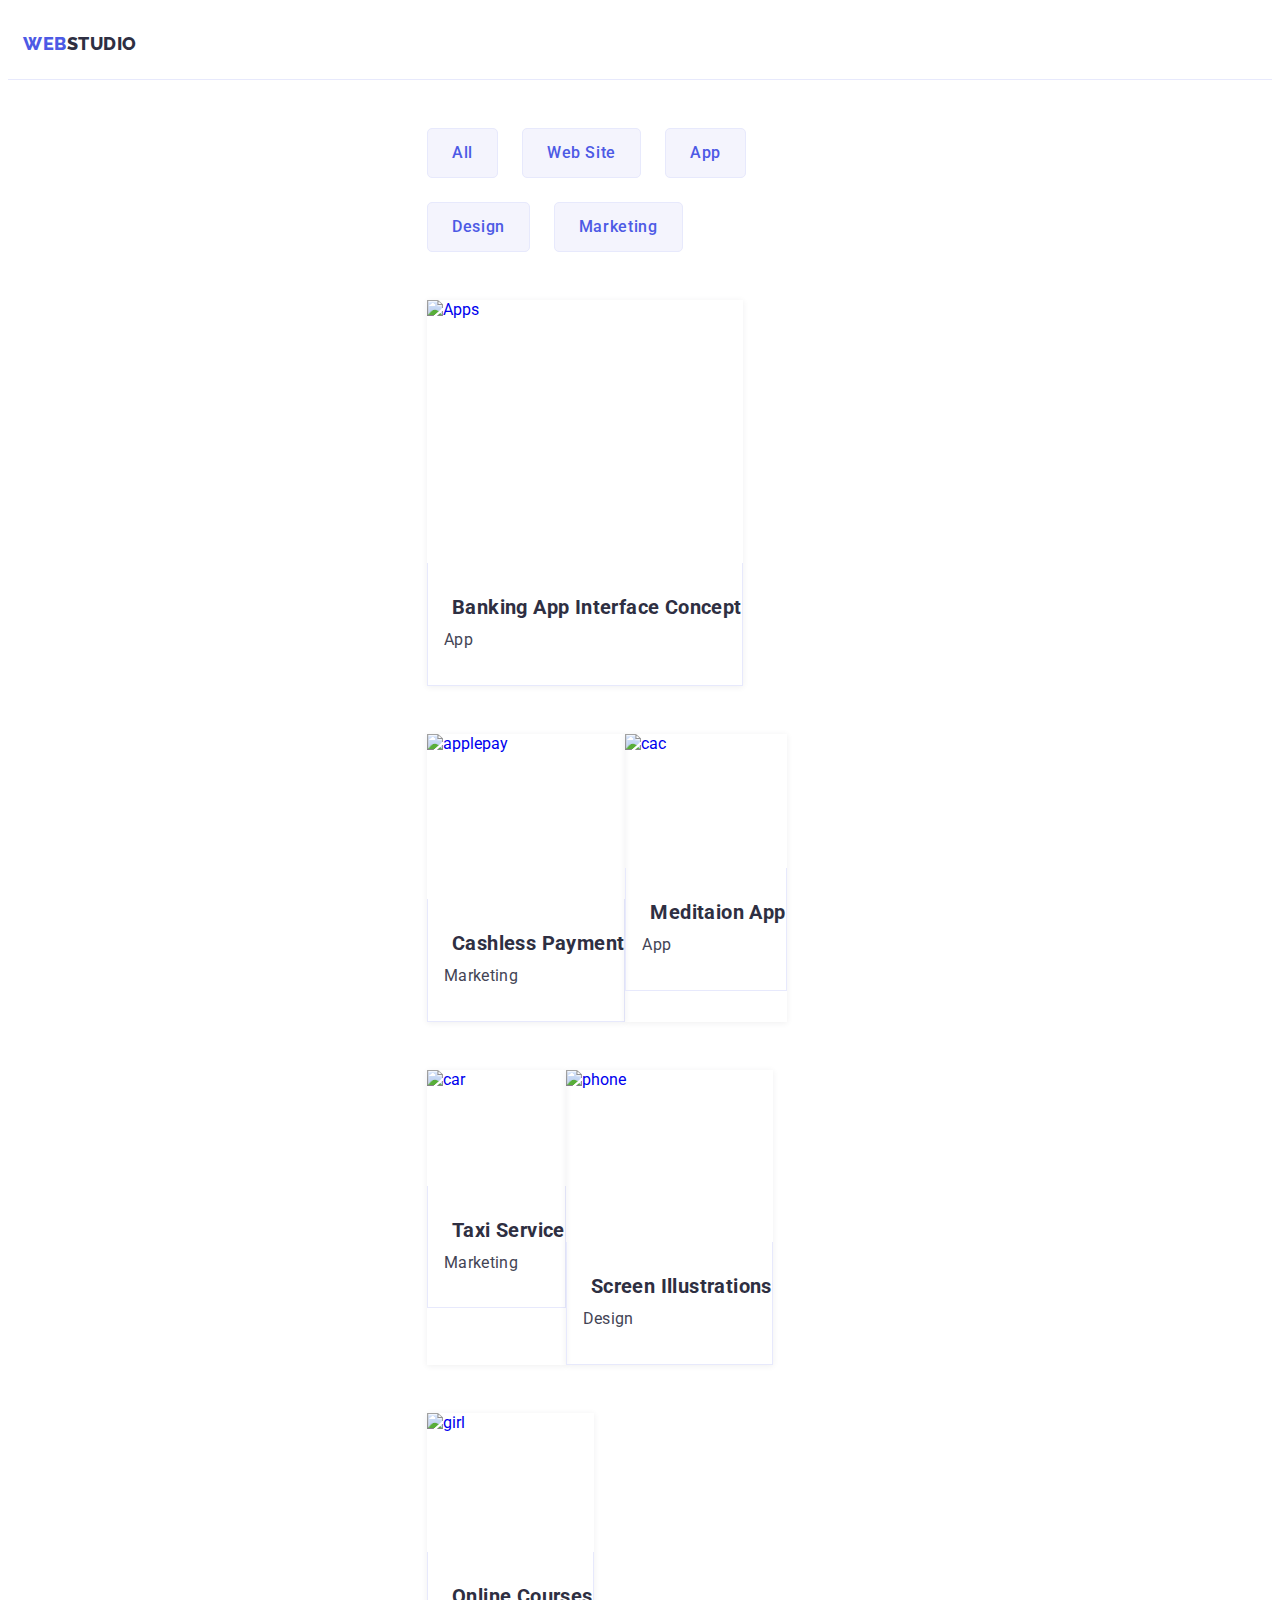
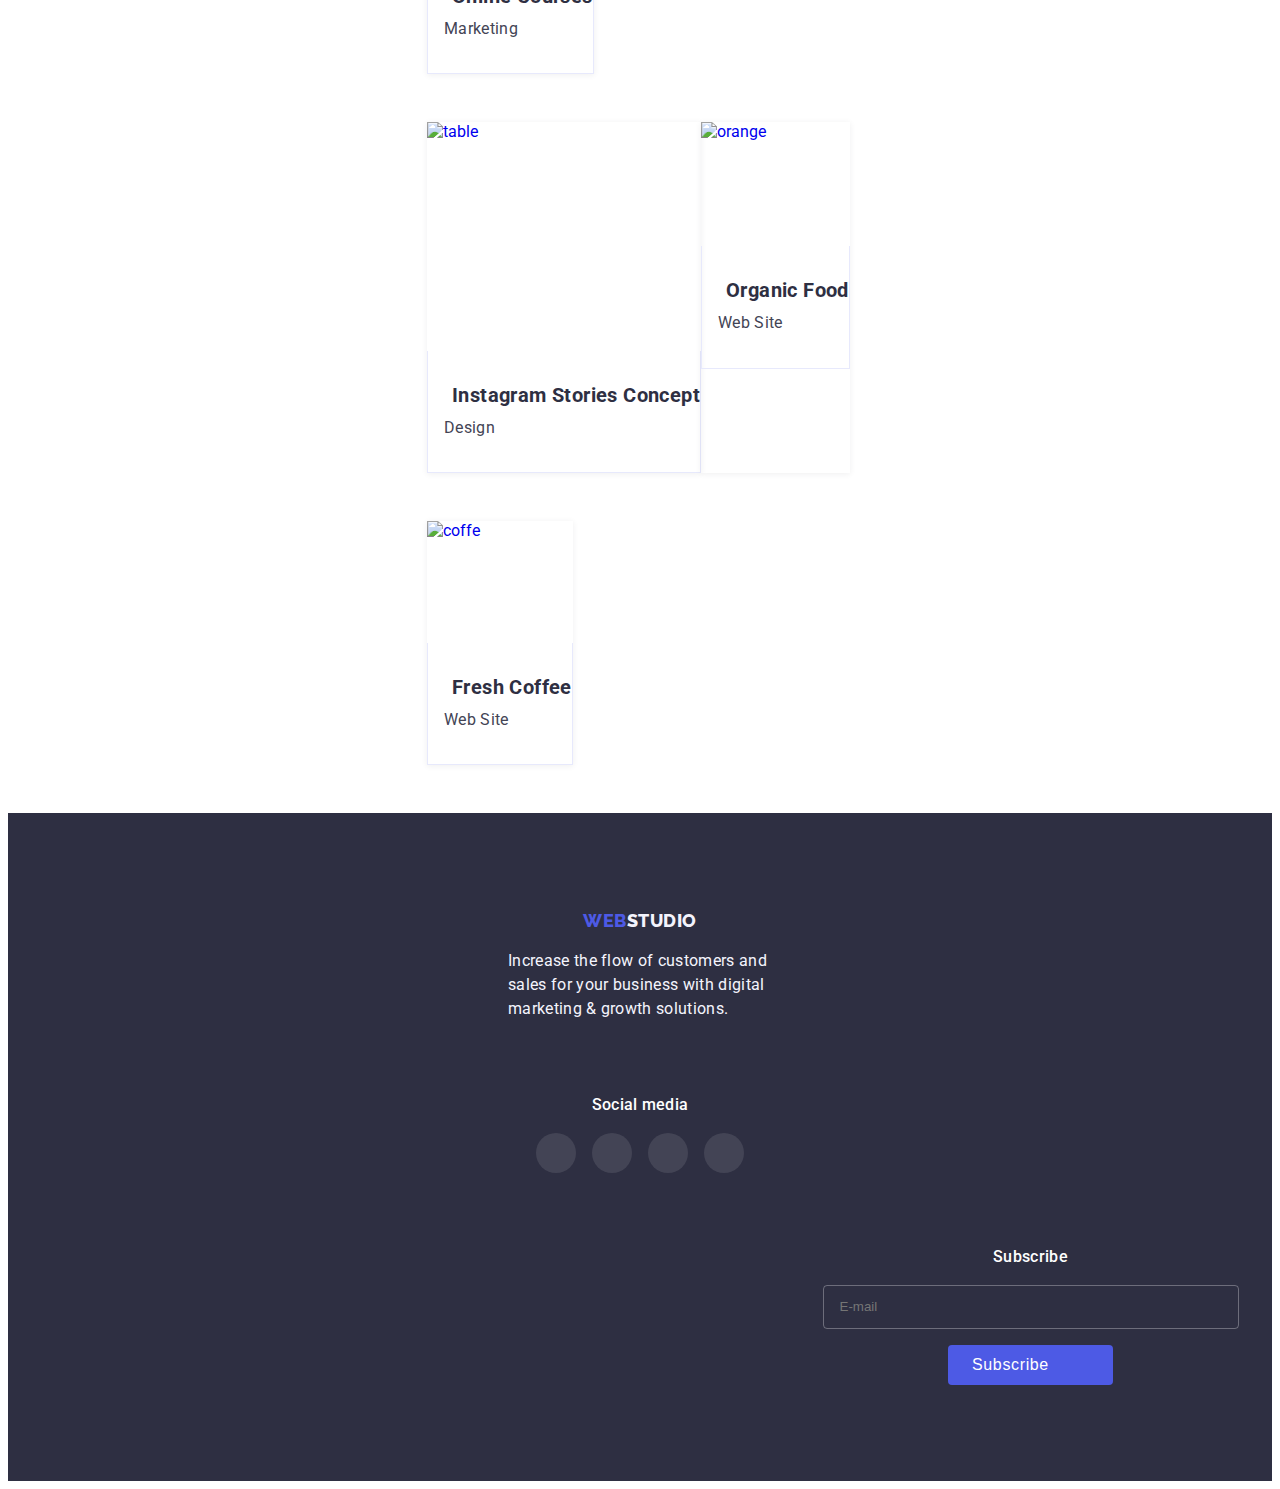
==== portfolio.html @ 990fc8e6 "add" ====
<!DOCTYPE html>
<html lang="en">
  <head>
    <meta charset="UTF-8" />
    <meta http-equiv="X-UA-Compatible" content="IE=edge" />
    <meta name="viewport" content="width=device-width, initial-scale=1.0" />
    <title>Portfolio</title>
    <link rel="preconnect" href="https://fonts.googleapis.com" />
    <link rel="preconnect" href="https://fonts.gstatic.com" crossorigin />
    <link
      href="https://fonts.googleapis.com/css2?family=Raleway:wght@800&family=Roboto:wght@400;500;700;900&display=swap"
      rel="stylesheet"
    />
    <link
      rel="stylesheet"
      href="https://cdnjs.cloudflare.com/ajax/libs/modern-normalize/1.1.0/modern-normalize.min.css"
      integrity="sha512-wpPYUAdjBVSE4KJnH1VR1HeZfpl1ub8YT/NKx4PuQ5NmX2tKuGu6U/JRp5y+Y8XG2tV+wKQpNHVUX03MfMFn9Q=="
      crossorigin="anonymous"
      referrerpolicy="no-referrer"
    />
    <link rel="stylesheet" href="./css/styles.css" />
  </head>
  <body class="page">
    <!--HEADERD-->
    <header class="header">
      <div class="container">
        <nav class="header-navigation">
          <a href="" class="header-logo link logo"
            >web<span class="studio">studio</span></a
          >
          <ul class="header-list list">
            <li class="header-item">
              <a class="header-link link text" href="./index.html">Studio</a>
            </li>
            <li class="header-item">
              <a class="header-link link text current" href="./portfolio.html"
                >Portfolio</a
              >
            </li>
            <li class="header-item">
              <a class="header-link link text" href="">Contacts</a>
            </li>
          </ul>
        </nav>
        <ul class="header-contacts list">
          <li class="header-contacts-list">
            <a
              class="header-email link contacts"
              href="mailto:info@devstudio.com"
            >
              info@devstudio.com
            </a>
          </li>
          <li class="header-contacts-list">
            <a class="header-telephon link contacts" href="tel:+11000111111">
              +11 (000) 111-11-11
            </a>
          </li>
        </ul>
      </div>
    </header>
    <main>
      <section class="portfolio">
        <!--BUTTONS-->
        <div class="container">
          <h1 class="visually-hidden">Portfolio</h1>
          <ul class="potrfolio-button-list list">
            <li class="portfolio-button-items">
              <button class="portfolio-button btn" type="button">All</button>
            </li>
            <li class="portfolio-button-items">
              <button class="portfolio-button btn" type="button">
                Web Site
              </button>
            </li>
            <li class="portfolio-button-items">
              <button class="portfolio-button btn" type="button">App</button>
            </li>
            <li class="portfolio-button-items">
              <button class="portfolio-button btn" type="button">Design</button>
            </li>
            <li class="portfolio-button-items">
              <button class="portfolio-button btn" type="button">
                Marketing
              </button>
            </li>
          </ul>
          <!--PORTFOLIO CARDS-->
          <ul class="portfolio-images list">
            <li class="portfolio-images-list">
              <a class="portfolio-images-item link" href="/">
                <div class="card-thumb">
                  <img
                    class="portfolio-images-photos"
                    src="./images/iviolet.jpg"
                    alt="Apps"
                    width="360"
                    height="300"
                  />
                  <p class="portfolio-images-text">
                    14 Stylish and User-Friendly App Design Concepts · Task
                    Manager App · Calorie Tracker App · Exotic Fruit Ecommerce
                    App · Cloud Storage App
                  </p>
                </div>
                <div class="card-content">
                  <h2 class="portfolio-images-title">
                    Banking App Interface Concept
                  </h2>
                  <p class="portfolio-images-work text">App</p>
                </div>
              </a>
            </li>
            <li class="portfolio-images-list">
              <a class="portfolio-images-item link" href="/">
                <div class="card-thumb">
                  <img
                    class="portfolio-images-photos"
                    src="./images/ApplePay.jpg"
                    alt="applepay"
                    width="360"
                    height="300"
                  />
                  <p class="portfolio-images-text">
                    14 Stylish and User-Friendly App Design Concepts · Task
                    Manager App · Calorie Tracker App · Exotic Fruit Ecommerce
                    App · Cloud Storage App
                  </p>
                </div>
                <div class="card-content">
                  <h2 class="portfolio-images-title">Cashless Payment</h2>
                  <p class="portfolio-images-work text">Marketing</p>
                </div>
              </a>
            </li>
            <li class="portfolio-images-list">
              <a class="portfolio-images-item link" href="/">
                <div class="card-thumb">
                  <img
                    class="portfolio-images-photos"
                    src="./images/mac.jpg"
                    alt="cac"
                    width="360"
                    height="300"
                  />
                  <p class="portfolio-images-text">
                    14 Stylish and User-Friendly App Design Concepts · Task
                    Manager App · Calorie Tracker App · Exotic Fruit Ecommerce
                    App · Cloud Storage App
                  </p>
                </div>
                <div class="card-content">
                  <h2 class="portfolio-images-title">Meditaion App</h2>
                  <p class="portfolio-images-work text">App</p>
                </div>
              </a>
            </li>
            <li class="portfolio-images-list">
              <a class="portfolio-images-item link" href="/">
                <div class="card-thumb">
                  <img
                    class="portfolio-images-photos"
                    src="./images/car.jpg"
                    alt="car"
                    width="360"
                    height="300"
                  />
                  <p class="portfolio-images-text">
                    14 Stylish and User-Friendly App Design Concepts · Task
                    Manager App · Calorie Tracker App · Exotic Fruit Ecommerce
                    App · Cloud Storage App
                  </p>
                </div>
                <div class="card-content">
                  <h2 class="portfolio-images-title">Taxi Service</h2>
                  <p class="portfolio-images-work text">Marketing</p>
                </div>
              </a>
            </li>
            <li class="portfolio-images-list">
              <a class="portfolio-images-item link" href="/">
                <div class="card-thumb">
                  <img
                    class="portfolio-images-photos"
                    src="./images/phone.jpg"
                    alt="phone"
                    width="360"
                    height="300"
                  />
                  <p class="portfolio-images-text">
                    14 Stylish and User-Friendly App Design Concepts · Task
                    Manager App · Calorie Tracker App · Exotic Fruit Ecommerce
                    App · Cloud Storage App
                  </p>
                </div>
                <div class="card-content">
                  <h2 class="portfolio-images-title">Screen Illustrations</h2>
                  <p class="portfolio-images-work text">Design</p>
                </div>
              </a>
            </li>
            <li class="portfolio-images-list">
              <a class="portfolio-images-item link" href="/">
                <div class="card-thumb">
                  <img
                    class="portfolio-images-photos"
                    src="./images/girl.jpg"
                    alt="girl"
                    width="360"
                    height="300"
                  />
                  <p class="portfolio-images-text">
                    14 Stylish and User-Friendly App Design Concepts · Task
                    Manager App · Calorie Tracker App · Exotic Fruit Ecommerce
                    App · Cloud Storage App
                  </p>
                </div>
                <div class="card-content">
                  <h2 class="portfolio-images-title">Online Courses</h2>
                  <p class="portfolio-images-work text">Marketing</p>
                </div>
              </a>
            </li>
            <li class="portfolio-images-list">
              <a class="portfolio-images-item link" href="/">
                <div class="card-thumb">
                  <img
                    class="portfolio-images-photos"
                    src="./images/table.jpg"
                    alt="table"
                    width="360"
                    height="300"
                  />
                  <p class="portfolio-images-text">
                    14 Stylish and User-Friendly App Design Concepts · Task
                    Manager App · Calorie Tracker App · Exotic Fruit Ecommerce
                    App · Cloud Storage App
                  </p>
                </div>
                <div class="card-content">
                  <h2 class="portfolio-images-title">
                    Instagram Stories Concept
                  </h2>
                  <p class="portfolio-images-work text">Design</p>
                </div>
              </a>
            </li>
            <li class="portfolio-images-list">
              <a class="portfolio-images-item link" href="/">
                <div class="card-thumb">
                  <img
                    class="portfolio-images-photos"
                    src="./images/orange.jpg"
                    alt="orange"
                    width="360"
                    height="300"
                  />
                  <p class="portfolio-images-text">
                    14 Stylish and User-Friendly App Design Concepts · Task
                    Manager App · Calorie Tracker App · Exotic Fruit Ecommerce
                    App · Cloud Storage App
                  </p>
                </div>
                <div class="card-content">
                  <h2 class="portfolio-images-title">Organic Food</h2>
                  <p class="portfolio-images-work text">Web Site</p>
                </div>
              </a>
            </li>
            <li class="portfolio-images-list">
              <a class="portfolio-images-item link" href="/">
                <div class="card-thumb">
                  <img
                    class="portfolio-images-photos"
                    src="./images/coffe.jpg"
                    alt="coffe"
                    width="360"
                    height="300"
                  />
                  <p class="portfolio-images-text">
                    14 Stylish and User-Friendly App Design Concepts · Task
                    Manager App · Calorie Tracker App · Exotic Fruit Ecommerce
                    App · Cloud Storage App
                  </p>
                </div>
                <div class="card-content">
                  <h2 class="portfolio-images-title">Fresh Coffee</h2>
                  <p class="portfolio-images-work text">Web Site</p>
                </div>
              </a>
            </li>
          </ul>
        </div>
      </section>
    </main>
    <!--FOOTER-->

    <footer class="footer">
      <div class="container container-footer">
        <div class="footer-styles">
          <a class="footer-logo link logo" href=""
            >web<span class="footter-studio">studio</span></a
          >
          <p class="footer-text text">
            Increase the flow of customers and sales for your business with
            digital marketing & growth solutions.
          </p>
        </div>
        <!--FOTTER SOCIAL MEDIA-->
        <div class="footer-social-media">
          <h3 class="footer-social-media-title">Social media</h3>
          <ul class="footer-social-media-list list">
            <li class="footer-social-media-item">
              <a href="" class="footer-social-media-link link">
                <svg class="footer-social-media-icon" width="24" height="24">
                  <use href="./images/icons.svg#icon-instagram-2-1"></use>
                </svg>
              </a>
            </li>
            <li class="footer-social-media-item">
              <a href="" class="footer-social-media-link link">
                <svg class="footer-social-media-icon" width="24" height="24">
                  <use href="./images/icons.svg#icon-twitter"></use>
                </svg>
              </a>
            </li>
            <li class="footer-social-media-item">
              <a href="" class="footer-social-media-link link">
                <svg class="footer-social-media-icon" width="24" height="24">
                  <use href="./images/icons.svg#icon-facebook"></use>
                </svg>
              </a>
            </li>
            <li class="footer-social-media-item">
              <a href="" class="footer-social-media-link link"
                ><svg class="footer-social-media-icon" width="24" height="24">
                  <use href="./images/icons.svg#icon-linkedin"></use>
                </svg>
              </a>
            </li>
          </ul>
        </div>
        <!--FOOTER MODAL-->
        <div class="modal-subscribe-section">
          <h3 class="modal-subscribe">Subscribe</h3>
          <form class="footer-form">
            <label for="user-email" class="input-email"></label>
            <input
              type="email"
              class="footer-modal-input"
              name="user-email"
              id="user-email"
              placeholder="E-mail"
            />
            <!--FOOTER MODAL BUTTON-->
            <button class="footer-modal-button" type="submit">
              Subscribe<svg class="footer-modal-icon" width="24" height="24">
                <use href="./images/icons.svg#icon-send"></use>
              </svg>
            </button>
          </form>
        </div>
      </div>
    </footer>
  </body>
</html>
---- css/styles.css ----
:root {
  --title-color: #2e2f42;
  --text-color: #434455;
  --accent-color: #4d5ae5;
  --banner-color: #ffffff;
  --footer-color: #e7e9fc;
  --logo-color: #f4f4fd;
  --card-set-gap: 24px;
}

body {
  font-family: "Roboto", sans-serif;
  color: var(--title-color);
  background-color: var(--banner-color);
}

.list {
  padding: 0;
  margin: 0;
  list-style: none;
}

.link {
  text-decoration: none;
}

.contacts {
  font-size: 16px;
  line-height: 1.5;
  letter-spacing: 0.02em;
  color: var(--text-color);
}

.logo {
  font-family: "Raleway", sans-serif;
  font-weight: 800;
  font-size: 18px;
  line-height: 1.3;
  letter-spacing: 0.03em;
  text-transform: uppercase;
  color: var(--accent-color);
}

.title {
  font-weight: 700;
  font-size: 36px;
  line-height: 1.1;
  text-align: center;
  letter-spacing: 0.02em;
  color: var(--title-color);
}

.works-title.centered,
.team-members.centered {
  text-align: center;
}

.text {
  font-size: 16px;
  line-height: 1.5;
  letter-spacing: 0.02em;
}

.btn {
  font-weight: 500;
  font-size: 16px;
  line-height: 1.5;
  letter-spacing: 0.04em;
  cursor: pointer;
  font-family: inherit;
}

.visually-hidden {
  position: absolute;
  white-space: nowrap;
  width: 1px;
  height: 1px;
  overflow: hidden;
  border: 0;
  padding: 0;
  clip: rect(0 0 0 0);
  clip-path: inset(50%);
  margin: -1px;
}

.container {
  /* width: 100%; */
  padding-left: 15px;
  padding-right: 15px;
  margin: 0 auto;
}

h1,
h2,
h3,
h4,
h5,
h6,
p {
  margin: 0;
}
ul {
  margin: 0;
  padding-left: 0;
}
img {
  display: block;
  width: 100%;
  height: auto;
}

.no-scroll {
  overflow: hidden;
}
/*--------------------------WEBSTUDIO---------------------*/

/*---------------------------------HEADER-----------------------------------*/
.header > .container {
  display: flex;
  align-items: center;
}

.header {
  background-color: var(--banner-color);
  border-bottom: 1px solid #e7e9fc;
}

.header-navigation {
  display: flex;
  align-items: center;
  margin-right: auto;
}


.header-item {
  display: none;
}
.studio {
  color: var(--title-color);
}
.header-logo {
  padding-top: 24px;
  padding-bottom: 24px;
  margin-right: 76px;
}
.header-link {
  padding-top: 24px;
  padding-bottom: 24px;
  display: block;
  font-weight: 500;
  color: var(--text-color);
  font-size: 16px;
  line-height: 1.5;
  letter-spacing: 0.02em;
  transition: color 250ms cubic-bezier(0.4, 0, 0.2, 1);
  position: relative;
}
/*-----HEADER CONTACTS--------*/
.current {
  color: var(--accent-color);
}

.header-contacts-list {
  display: none;
}

.menu-open-icon {
  stroke: #2e2f42;
}
.menu-open {
  display: block;
  width: 32px;
  height: 22px;
  padding: 0;
  border: none;
  background-color: transparent;
}
/*---------------------------------MOB MENU-----------------------------------*/
.mob-menu > .container {
  max-width: 458px;
  width: 100%;
}
.mob-menu {
  padding-top: 48px;
  padding-bottom: 48px;
  position: fixed;
  top: 0;
  z-index: 1;
  width: 100%;
  height: 100vh;
  opacity: 0;
  visibility: hidden;
  pointer-events: none;
  background-color: white;
}

.mob-menu.is-open {
  opacity: 1;
  visibility: visible;
  pointer-events: auto;
}
.menu-close {
  width: 24px;
  height: 24px;
  border-radius: 50%;
  background: #e7e9fc;
  border: 1px solid rgba(0, 0, 0, 0.1);
  display: flex;
  align-items: center;
  justify-content: center;
  margin-left: auto;
  margin-bottom: 16px;
}
.menu-close-icon {
  fill: black;
}
.mob-menu-list {
  margin-bottom: 284px;
  display: block;
  justify-content: center;
  gap: 24px;
}

.mob-menu-item {
  width: 100%;
  height: 100%;
}

.mob-menu-item:not(:last-child) {
  margin-bottom: 40px;
}
.mob-menu-link {
  font-weight: 700;
  font-size: 36px;
  line-height: 1.11;
  letter-spacing: 0.02em;
  color: var(--text-color);
}
.mobstudio {
  color: #4d5ae5;
}
.mob-menu-link:focus {
  color: #4d5ae5;
}
.text {
}

.mob-menu-contacts {
}

.mob-menu-telephon {
  font-weight: 600;
  font-size: 36px;
  line-height: 1.11;
  text-transform: capitalize;
  color: #4d5ae5;
}
.contacts {
}

.mob-menu-email {
  font-size: 20px;
  line-height: 1.2;
  letter-spacing: 0.02em;
  color: #434455;
  display: block;
}
.mob-menu-contacts-list:not(:last-child) {
  margin-bottom: 40px;
}
.mob-menu-contacts-list:not(:first-child) {
  margin-bottom: 48px;
}
.mob-soc-list {
  display: flex;

  justify-content: flex-start;
  gap: 24px;
}
.mob-soc-item {
  width: 40px;
  height: 40px;
}
.mob-soc-link {
  width: 100%;
  height: 100%;

  background-color: var(--accent-color);
  border-radius: 50%;
  display: flex;
  align-items: center;
  justify-content: center;
}

.mob-soc-icon {
  fill: #f4f4fd;
}

/*-----------------------------------------BANER----------------------------------------------*/

.slogan {
  padding-top: 112px;
  padding-bottom: 112px;
  text-align: center;
  background-image: linear-gradient(
      to right,
      rgba(46, 47, 66, 0.7),
      rgba(46, 47, 66, 0.7)
    ),
    url("../images/people-mob.jpg");
  width: 100%;
  margin-left: auto;
  margin-right: auto;
  background-repeat: no-repeat;
  background-position: center;
  background-size: cover;
}

@media (min-device-pixel-ratio: 2),
  (min-resolution: 192dpi),
  (min-resolution: 2dppx) {
  .slogan {
    background-image: linear-gradient(
        to right,
        rgba(46, 47, 66, 0.7),
        rgba(46, 47, 66, 0.7)
      ),
      url("../images/people-mob-2x.jpg");
  }
}

.slogan-banner {
  margin: 0 auto;
  font-weight: 700;
  font-size: 36px;
  line-height: 1.1;
  letter-spacing: 0.02em;
  color: var(--banner-color);
  max-width: 320px;
}

.slogan-button {
  margin-top: 72px;
  padding-top: 16px;
  padding-right: 32px;
  padding-bottom: 16px;
  padding-left: 32px;
  color: var(--banner-color);
  background-color: var(--accent-color);
  border: 0;
  border-radius: 4px;
  box-shadow: 0px 4px 4px rgba(0, 0, 0, 0.15);
  transition: background-color 250ms cubic-bezier(0.4, 0, 0.2, 1);
  cursor: pointer;
}

.slogan-button:hover,
.slogan-button:focus {
  background-color: #404bbf;
}
/*-----BACKDROP--------*/
.backdrop > .container {
  width: 392px;
}

.backdrop {
  position: fixed;
  top: 0;
  left: 0;
  width: 100%;
  height: 100%;
  transition: opacity 250ms cubic-bezier(0.4, 0, 0.2, 1),
    visibility 250ms cubic-bezier(0.4, 0, 0.2, 1);
  background: rgba(46, 47, 66, 0.4);
}
.backdrop.is-hidden {
  opacity: 0;
  pointer-events: none;
  visibility: hidden;
}
.backdrop-button {
  position: absolute;
  top: 24px;
  right: 24px;
  border-radius: 50%;
  width: 24px;
  height: 24px;
  background: #e7e9fc;
  border: 1px solid rgba(0, 0, 0, 0.1);
  display: flex;
  align-items: center;
  justify-content: center;
  cursor: pointer;
  fill: #2e2f42;
}

.backdrop-button:hover,
.backdrop-button:focus {
  background: #404bbf;
  fill: #ffffff;
}
.backdrop.is-hidden .modal {
  transform: translate(-50%, -50%) scale(1.25) rotate(45deg);
}

.modal > .container {
  max-width: 458px;
  width: 100%;
}

.modal {
  padding-top: 72px;
  padding-right: 24px;
  padding-bottom: 24px;
  padding-left: 24px;

  position: absolute;
  min-height: 576px;
  min-width: 408px;
  top: 50%;
  left: 50%;
  background-color: #fcfcfc;
  transform: translate(-50%, -50%) scale(1);
  transition: transform 250ms cubic-bezier(0.4, 0, 0.2, 1);
  border-radius: 4px;
  box-shadow: 0px 1px 1px rgba(0, 0, 0, 0.14), 0px 1px 3px rgba(0, 0, 0, 0.12),
    0px 2px 1px rgba(0, 0, 0, 0.2);
}

/*-----FORMS--------*/
.modal-title {
  font-weight: 500;
  font-size: 16px;
  line-height: 1.5;
  text-align: center;
  letter-spacing: 0.02em;
  color: #2e2f42;
  text-align: center;

  margin-bottom: 14px;
}

.input-wrap {
  position: relative;
}
.modal-field {
  margin-bottom: 8px;
}
.modal-input {
  width: 360px;
  height: 40px;
  background-color: transparent;
  border: 1px solid rgba(33, 33, 33, 0.2);
  border-radius: 4px;
  font-size: 12px;
  color: black;
  padding-left: 34px;
  outline: none;
  transition: transform 250ms cubic-bezier(0.4, 0, 0.2, 1);
}
.modal-input:hover,
.modal-input:focus {
  border-color: var(--accent-color);
}
.modal-input:hover + .input-icon {
  fill: var(--accent-color);
}
.modal-input:focus + .input-icon {
  fill: var(--accent-color);
}
.input-icon {
  position: absolute;
  left: 16px;
  top: 50%;
  transform: translateY(-50%);
  transition: transform 250ms cubic-bezier(0.4, 0, 0.2, 1);
}

.input-text {
  margin-bottom: 4px;
  display: block;
  font-size: 12px;
  line-height: 1.2;
  letter-spacing: 0.01em;
  color: #8e8f99;
}

.modal-coment {
  width: 100%;
  height: 120px;
  display: block;
  border: 1px solid rgba(33, 33, 33, 0.2);
  border-radius: 4px;
  background-color: transparent;
  outline: none;
  padding-top: 6px;
  padding-left: 16px;
  resize: none;
  outline: none;
  transition: transform 250ms cubic-bezier(0.4, 0, 0.2, 1);
}
.modal-coment:hover,
.modal-coment:focus {
  border-color: var(--accent-color);
}
.modal-coment::placeholder {
  font-size: 12px;
  line-height: 1.33;
  letter-spacing: 0.04em;
  color: rgba(117, 117, 117, 0.5);
}

/*-----CHECKBOX --------*/
.modal-checkbox {
  margin-top: 16px;
}
.check-text span {
  margin-right: 7px;
  width: 16px;
  height: 16px;
  border-radius: 3px;
  border: 2px solid black;

  display: flex;
  align-items: center;
  justify-content: center;
  fill: transparent;
}

.check-text {
  margin-bottom: 26px;
  font-size: 12px;
  line-height: 1.33;
  letter-spacing: 0.04em;
  color: #757575;
  display: flex;
}

.privacy-link {
  margin-left: 3px;
  color: #4d5ae5;
  transition: color 250ms cubic-bezier(0.4, 0, 0.2, 1);
}

.privacy-link:hover,
.privacy-link:focus {
  color: #404bbf;
}

.input-check:checked + .check-text span {
  background-color: #404bbf;
  border: 1.25px solid #404bbf;
  border-radius: 2px;
  fill: white;
}
.check-box-button {
  display: flex;
  justify-content: center;
}

.check-button {
  margin: 0 auto;
  text-align: center;
  width: 169px;
  height: 56px;
  color: var(--banner-color);
  background-color: var(--accent-color);
  border: 0;
  border-radius: 4px;
  box-shadow: 0px 4px 4px rgba(0, 0, 0, 0.15);
  transition: background-color 250ms cubic-bezier(0.4, 0, 0.2, 1);
  cursor: pointer;
  display: block;
}

.check-button:hover,
.check-button:focus {
  background-color: #404bbf;
}

/*-----MODAL FOOTER --------*/

.modal-subscribe-section > .container {
  width: 426px;
}
.modal-subscribe-section {
  margin-top: 72px;
  display: flex-box;
  margin-left: auto;
  max-width: 453px;
  min-height: 80px;
}

.footer-form {
  display: inline-flex;
  flex-wrap: wrap;
  justify-content: center;
  width: 100%;
  height: 100%;
}

.modal-subscribe {
  width: 100%;
  color: #ffffff;
  font-weight: 500;
  font-size: 16px;
  line-height: 1.5;
  letter-spacing: 0.02em;
  margin-bottom: 16px;
}

.footer-modal-input {
  justify-content: center;
  background-color: transparent;
  border: 1px solid rgba(255, 255, 255, 0.3);
  border-radius: 4px;

  width: 396px;
  margin: 0 auto;
  height: 40px;
  padding-left: 16px;
  color: white;
  outline: none;
  transition: border-color 250ms cubic-bezier(0.4, 0, 0.2, 1);
}

.footer-modal-input:hover,
.footer-modal-input:focus {
  border-color: var(--accent-color);
}

.footer-modal-button {
  margin-top: 16px;

  display: flex;

  padding-left: 24px;
  width: 165px;
  height: 40px;

  justify-content: center;
  align-content: center;
  align-items: center;
  text-align: center;
  font-weight: 500;
  font-size: 16px;
  line-height: 1.15;
  letter-spacing: 0.04em;
  color: #ffffff;
  background: #4d5ae5;
  border-radius: 4px;
  border: none;
  cursor: pointer;
  transition: background-color 250ms cubic-bezier(0.4, 0, 0.2, 1);
}
.footer-modal-button:hover,
.footer-modal-button:focus {
  background-color: #404bbf;
}
.footer-modal-icon {
  margin-left: 16px;
  margin-right: 24px;
}

/*-----------------------------------SKILLS---------------------------------------------------*/
.skills {
  /* margin-top: 8px; */
  padding-bottom: 96px;
  padding-top: 96px;
  background-color: var(--banner-color);
}
.skills-item-icons {
  display: none;
 
}

.skills-list {
  display: flex;
  flex-wrap: wrap;
  row-gap: 72px;
}
.skills-item {
  width: 100%;
}
.skills-after-title {
  text-align: center;
  margin-top: 0;
  margin-bottom: 8px;
  font-weight: 700;
  font-size: 36px;
  line-height: 1.2;
  letter-spacing: 0.02em;
  color: var(--title-color);
}
.skills-description {
  color: var(--text-color);
  margin-top: 0;
  font-weight: 400;
  font-size: 16px;
  line-height: 1.5;
  letter-spacing: 0.02em;
}

.modal-button {
  width: 169px;
  height: 56px;
  background: var(--accent-color);
  box-shadow: 0px 4px 4px rgba(0, 0, 0, 0.15);
  border-radius: 4px;
}

/*------------------------------CARDS WHAT ARE WE DOING-------------------------*/

.works {
  display: none;
}

.works-list {
  margin-top: 72px;
  display: flex;
  flex-wrap: wrap;
  gap: 24px;
}

.works-item {
  width: calc((100% - 48px) / 3);
}

.works-images {

}

/*--------------------------OUR TEAM CARDS----------------------------------*/
.team > .container {
  width: 294px;
}

.team {
  width: 100%;
  background-color: var(--logo-color);
  padding-top: 96px;
  padding-bottom: 128px;
}
.team-members-item {
  box-shadow: 0px 1px 6px rgba(46, 47, 66, 0.08),
    0px 1px 1px rgba(46, 47, 66, 0.16), 0px 2px 1px rgba(46, 47, 66, 0.08);
  border-radius: 0px 0px 4px 4px;
}
.team-members {
  margin-bottom: 72px;
}
.team-members-list {
  padding: 0;
  margin: 0;
  list-style: none;
  display: flex;
  flex-wrap: wrap;
  row-gap: 72px;
  border-radius: 0px 0px 4px 4px;
}

.team-members-item {
  background-color: var(--banner-color);

}

.team-members-name {
  margin-bottom: 8px;
  font-weight: 700;
  font-size: 20px;
  line-height: 1.2;
  text-align: center;
  letter-spacing: 0.02em;
}
.team-members-photo {
  display: block;
  max-width: 100%;
}
.team-members-position {
  text-align: center;
  color: var(--text-color);
  margin-bottom: 8px;
}

.team-card-content {
  padding-top: 32px;
  padding-bottom: 32px;
}
.social-media-list {
  display: flex;
  justify-content: center;
  gap: 24px;
}
.social-media-item {
  width: 40px;
  height: 40px;
}
.social-media-link {
  width: 100%;
  height: 100%;
  background-color: var(--accent-color);
  border-radius: 50%;
  display: flex;
  align-items: center;
  justify-content: center;
  transition: background-color 250ms cubic-bezier(0.4, 0, 0.2, 1);
}

.social-media-icon {
  fill: #f4f4fd;
}

.social-media-link:hover,
.social-media-link:focus {
  background-color: #404bbf;
}

/*--------------------------------------------CUSTOMERS----------------------------------------*/
.customers > .container {
  max-width: 426px;
  width: 100%;
}

.customers {
  padding-top: 96px;
  padding-bottom: 96px;
}

.customers-title {
  justify-content: center;
  margin-bottom: 72px;
}

.customers-list {
  display: flex;
  flex-wrap: wrap;
  row-gap: 72px;
  column-gap: 16px;
}

.customers-link {
  width: 100%;
  height: 100%;
  border: 1px solid #8e8f99;
  border-radius: 4px;
  display: flex;
  align-items: center;
  justify-content: center;
  transition: border-color 250ms cubic-bezier(0.4, 0, 0.2, 1),
    fill 250ms cubic-bezier(0.4, 0, 0.2, 1);
}

.customers-icon {
  fill: #8e8f99;
  transition: fill 250ms cubic-bezier(0.4, 0, 0.2, 1);
}
.customers-link:hover,
.customers-link:focus {
  border-color: #404bbf;
}
.customers-link:hover .customers-icon,
.customers-link:focus .customers-icon {
  fill: var(--accent-color);
}

.customers-item {
  flex-basis: calc((100% - 16px) / 2);
  width: 190px;
  height: 88px;
}
/*-----------------------------------------FOOTER----------------------------------------------*/
.container-footer > .container {
  max-width: 426px;
  width: 100%;
}

.footer {
  padding-top: 96px;
  padding-bottom: 96px;
  background-color: var(--title-color);
}

.container-footer {
  text-align: center;
}
.wrap {
  justify-content: center;

}
.footer-text {
  margin-top: 16px;
  display: block;
  text-align: start;
  margin-left: auto;
  margin-right: auto;

  max-width: 264px;

  width: 264px;
  font-size: 16px;
  line-height: 1.5;
  letter-spacing: 0.02em;
  color: var(--logo-color);
}

.footter-studio {
  color: #f4f4fd;
  font-weight: 800;
  font-size: 18px;
  line-height: 1.1;
  letter-spacing: 0.03em;
}

/*-----FOOTER SOCIAL MEDIA--------*/
.footer-social-media {
  margin-top: 72px;
}
.footer-social-media-title {
  color: #ffffff;
  font-weight: 500;
  font-size: 16px;
  line-height: 1.5;
  letter-spacing: 0.02em;
  margin-left: auto;
  margin-right: auto;
  text-align: center;
}
.footer-social-media-list {
  margin-top: 16px;
  justify-content: center;
  gap: 16px;
  display: flex;
}

.footer-social-media-item {
  width: 40px;
  min-height: 40px;
}
.footer-social-media-link {
  width: 100%;
  height: 100%;
  background-color: rgba(255, 255, 255, 0.1);
  border-radius: 50%;
  display: flex;
  align-items: center;
  justify-content: center;
  transition: background-color 250ms cubic-bezier(0.4, 0, 0.2, 1);
}

.footer-social-media-icon {
  fill: #f4f4fd;
}

.footer-social-media-link:hover,
.footer-social-media-link:focus {
  background-color: #31d0aa;
}
/*--------------------------PORTFOLIO---------------------*/

/*----PORTFOLIO-BUTTONS----*/
.portfolio {
  padding-top: 48px;
  padding-bottom: 48px;
}

.portfolio > .container {
  max-width: 426px;
  width: 100%;
}
.potrfolio-button-list {
  display: flex;
  flex-wrap: wrap;
  gap: 24px;
  margin-bottom: 48px;
}

.portfolio-button {
  padding-top: 12px;
  padding-right: 24px;
  padding-bottom: 12px;
  padding-left: 24px;
  display: flex;
  text-align: center;
  color: var(--accent-color);
  background-color: var(--logo-color);
  border: 1px solid #e7e9fc;
  border-radius: 5px;
  transition: color 250ms cubic-bezier(0.4, 0, 0.2, 1),
    background-color 250ms cubic-bezier(0.4, 0, 0.2, 1),
    box-shadow 250ms cubic-bezier(0.4, 0, 0.2, 1),
    border-color 250ms cubic-bezier(0.4, 0, 0.2, 1);
  cursor: pointer;
}

.portfolio-button:hover,
.portfolio-button:focus {
  color: var(--banner-color);
  background-color: var(--accent-color);
  border-color: transparent;
  box-shadow: 0px 3px 1px rgba(0, 0, 0, 0.1), 0px 2px 1px rgba(0, 0, 0, 0.08),
    0px 2px 2px rgba(0, 0, 0, 0.12);
}

/*----PORTFOLIO-IMAGES----*/

.portfolio-images {
  display: flex;
  flex-wrap: wrap;
  /* gap: 48px; */
  row-gap: 48px;
}
.portfolio-images-list {
  display: flex;
  flex-wrap: wrap;
}

.portfolio-images-item {
  display: block;
  box-shadow: 0px 1px 6px rgba(46, 47, 66, 0.08);
  transition: box-shadow 250ms cubic-bezier(0.4, 0, 0.2, 1);
}

.portfolio-images-item:hover,
.portfolio-images-item:focus {
  box-shadow: 0px 1px 6px rgba(46, 47, 66, 0.08),
    0px 1px 1px rgba(46, 47, 66, 0.16), 0px 2px 1px rgba(46, 47, 66, 0.08);
}

.portfolio-images-work {
  font-size: 16px;
  line-height: 1.6;
  letter-spacing: 0.02em;
  color: var(--text-color);
}

.portfolio-images-title {
  margin-bottom: 8px;
  margin-left: 8px;
  font-size: 20px;
  line-height: 1.2;
  letter-spacing: 0.02em;
  color: var(--title-color);
}

.card-content {
  padding-top: 32px;
  padding-bottom: 32px;
  padding-left: 16px;
  border: 0.5px solid #e7e9fc;
  border-top: 0px;
}
/*----PORTFOLIO-SUBMENU----*/

.portfolio-images-text {
  padding-top: 40px;
  padding-left: 32px;
  padding-right: 32px;
  padding-bottom: 164px;
  position: absolute;
  top: 0;
  font-size: 16px;
  line-height: 1.5;
  letter-spacing: 0.02em;
  color: #f4f4fd;
  background-color: var(--accent-color);
  height: 100%;
  transform: translateY(100%);
  transition: transform 250ms cubic-bezier(0.4, 0, 0.2, 1);
}

.portfolio-images-list:hover .portfolio-images-text {
  transform: translateY(0);
}

.card-thumb {
  position: relative;
  overflow: hidden;
}
.portfolio-images-item:focus .portfolio-images-text {
  transform: translateY(0);
}
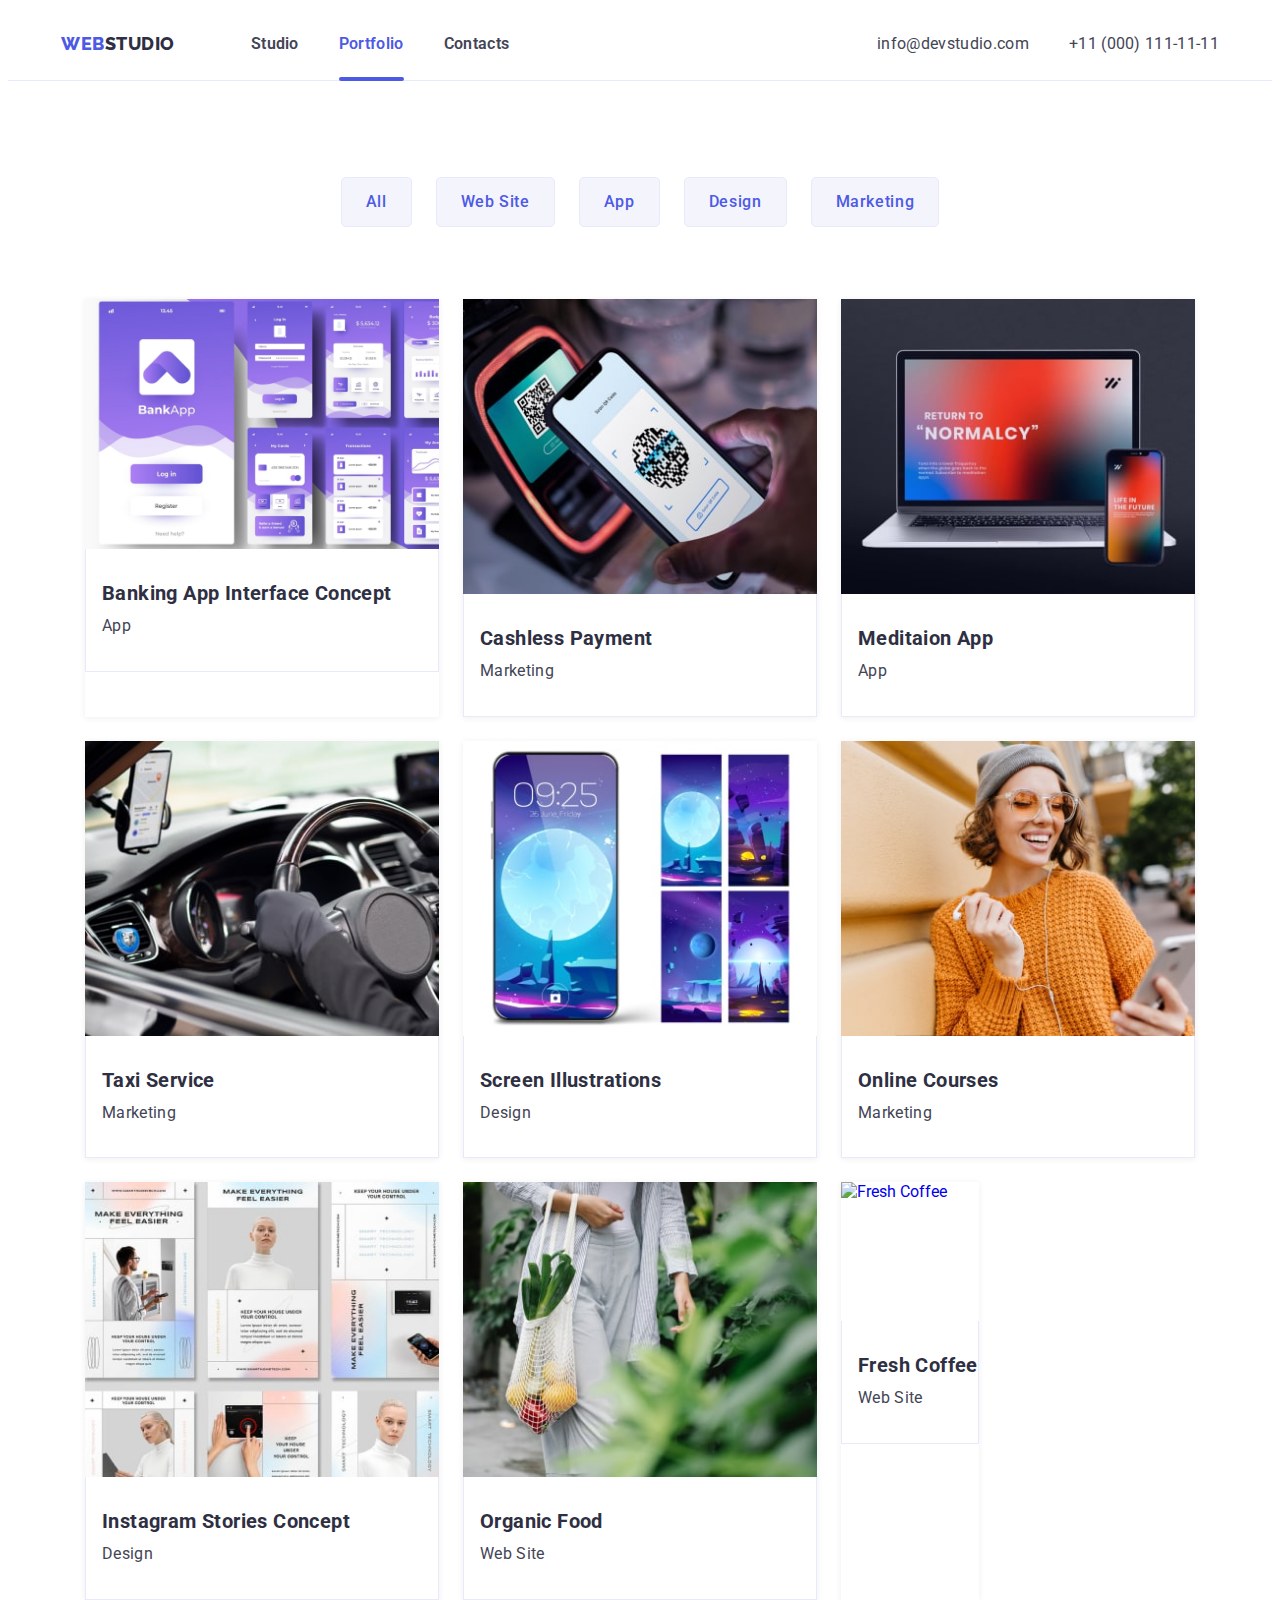
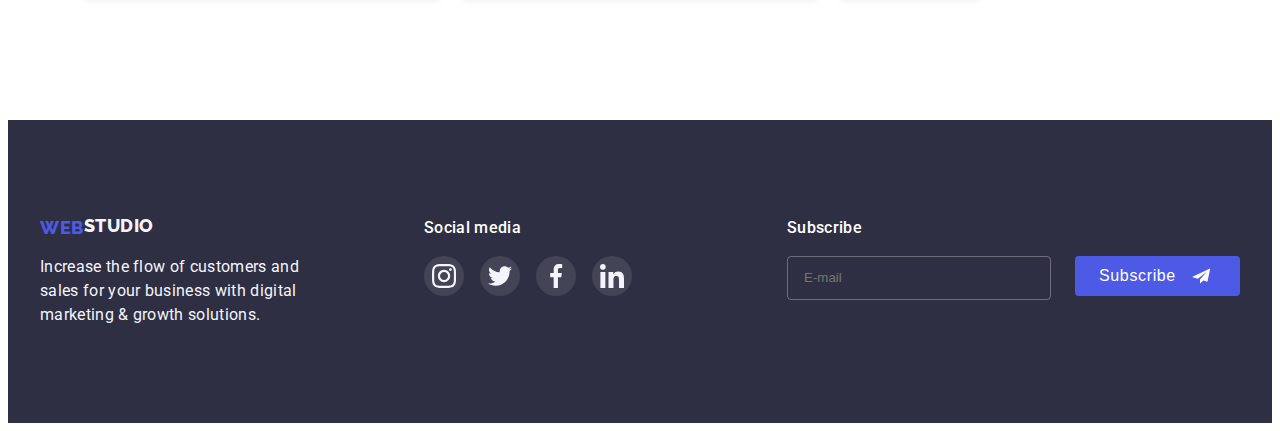
==== commit ec3d319a: "add pictures" ====
--- a/portfolio.html
+++ b/portfolio.html
@@ -19,6 +19,10 @@
       referrerpolicy="no-referrer"
     />
     <link rel="stylesheet" href="./css/styles.css" />
+    <link rel="stylesheet" href="./css/styles.css" />
+    <link rel="stylesheet" href="./css/mobile.css" />
+    <link rel="stylesheet" href="./css/tablet.css" />
+    <link rel="stylesheet" href="./css/desctop.css" />
   </head>
   <body class="page">
     <!--HEADERD-->
@@ -57,6 +61,84 @@
             </a>
           </li>
         </ul>
+        <button class="menu-open" type="button" data-menu-open>
+          <svg class="menu-open-icon" width="32" height="22">
+            <use href="./images/symbol-defs.svg#icon-hamburger"></use>
+          </svg>
+        </button>
+      </div>
+      <!--MOB MENU-------------------------------------------------->
+      <div class="mob-menu is-hidden" data-menu>
+        <div class="container">
+          <button type="button" class="menu-close" data-menu-close>
+            <svg class="menu-close-icon" width="8" height="8">
+              <use href="./images/symbol-defs.svg#icon-close"></use>
+            </svg>
+          </button>
+          <ul class="mob-menu-list list">
+            <li class="mob-menu-item">
+              <a class="mob-menu-link link text mobstudio" href="./index.html"
+                >Studio</a
+              >
+            </li>
+            <li class="mob-menu-item">
+              <a class="mob-menu-link link text" href="./portfolio.html"
+                >Portfolio</a
+              >
+            </li>
+            <li class="mob-menu-item">
+              <a class="mob-menu-link link" href="">Contacts</a>
+            </li>
+          </ul>
+          <ul class="mob-menu-contacts list">
+            <li class="mob-menu-contacts-list">
+              <a
+                class="mob-menu-telephon link contacts"
+                href="tel:+11000111111"
+              >
+                +11 (000) 111-11-11
+              </a>
+            </li>
+            <li class="mob-menu-contacts-list">
+              <a
+                class="mob-menu-email link contacts"
+                href="mailto:info@devstudio.com"
+              >
+                info@devstudio.com
+              </a>
+            </li>
+          </ul>
+          <ul class="mob-soc-list list">
+            <li class="mob-soc-item">
+              <a href="" class="mob-soc-link link">
+                <svg class="mob-soc-icon" width="24" height="24">
+                  <use href="./images/symbol-defs.svg#icon-instagram"></use>
+                </svg>
+              </a>
+            </li>
+            <li class="mob-soc-item">
+              <a href="" class="mob-soc-link link">
+                <svg class="mob-soc-icon" width="24" height="24">
+                  <use href="./images/symbol-defs.svg#icon-twitter"></use>
+                </svg>
+              </a>
+            </li>
+            <li class="mob-soc-item">
+              <a href="" class="mob-soc-link link"
+                ><svg class="mob-soc-icon" width="24" height="24">
+                  <use href="./images/symbol-defs.svg#icon-facebook"></use>
+                </svg>
+              </a>
+            </li>
+            <li class="mob-soc-item">
+              <a href="" class="mob-soc-link link"
+                ><svg class="mob-soc-icon" width="24" height="24">
+                  <use href="./images/symbol-defs.svg#icon-linkedin"></use>
+                </svg>
+              </a>
+            </li>
+          </ul>
+        </div>
       </div>
     </header>
     <main>
@@ -90,13 +172,35 @@
             <li class="portfolio-images-list">
               <a class="portfolio-images-item link" href="/">
                 <div class="card-thumb">
-                  <img
-                    class="portfolio-images-photos"
-                    src="./images/iviolet.jpg"
-                    alt="Apps"
-                    width="360"
-                    height="300"
-                  />
+                  <picture>
+                    <source
+                      srcset="
+                        ../images/display-desctope-1x.jpg 1x,
+                        ../images/display-desctope-2x.jpg 2x
+                      "
+                      media="(min-width: 1200px)"
+                    />
+                    <source
+                      srcset="
+                        ../images/display-tablet-1x.jpg 1x,
+                        ../images/display-tablet-2x.jpg 2x
+                      "
+                      media="(min-width: 768px)"
+                    />
+                    <source
+                      srcset="
+                        ../images/display-mob-1x.jpg 1x,
+                        ../images/display-mob-2x.jpg 2x
+                      "
+                      media="(min-width: 480px)"
+                    />
+                    <img
+                      src="./images/display-mob-2x.jpg"
+                      alt="Banking App Interface Concept"
+                      width="396"
+                      height="400"
+                    />
+                  </picture>
                   <p class="portfolio-images-text">
                     14 Stylish and User-Friendly App Design Concepts · Task
                     Manager App · Calorie Tracker App · Exotic Fruit Ecommerce
@@ -114,13 +218,35 @@
             <li class="portfolio-images-list">
               <a class="portfolio-images-item link" href="/">
                 <div class="card-thumb">
-                  <img
-                    class="portfolio-images-photos"
-                    src="./images/ApplePay.jpg"
-                    alt="applepay"
-                    width="360"
-                    height="300"
-                  />
+                  <picture>
+                    <source
+                      srcset="
+                        ../images/marketing-desctope-1x.jpg 1x,
+                        ../images/marketing-desctope-2x.jpg 2x
+                      "
+                      media="(min-width: 1200px)"
+                    />
+                    <source
+                      srcset="
+                        ../images/marketing-tablet-1x.jpg 1x,
+                        ../images/marketing-tablet-2x.jpg 2x
+                      "
+                      media="(min-width: 768px)"
+                    />
+                    <source
+                      srcset="
+                        ../images/marketing-mob-1x.jpg 1x,
+                        ../images/marketing-mob-2x.jpg 2x
+                      "
+                      media="(min-width: 480px)"
+                    />
+                    <img
+                      src="./images/marketing-mob-2x.jpg"
+                      alt="Marketing"
+                      width="396"
+                      height="400"
+                    />
+                  </picture>
                   <p class="portfolio-images-text">
                     14 Stylish and User-Friendly App Design Concepts · Task
                     Manager App · Calorie Tracker App · Exotic Fruit Ecommerce
@@ -136,13 +262,35 @@
             <li class="portfolio-images-list">
               <a class="portfolio-images-item link" href="/">
                 <div class="card-thumb">
-                  <img
-                    class="portfolio-images-photos"
-                    src="./images/mac.jpg"
-                    alt="cac"
-                    width="360"
-                    height="300"
-                  />
+                  <picture>
+                    <source
+                      srcset="
+                        ../images/app-desctope-1x.jpg 1x,
+                        ../images/app-desctope-2x.jpg 2x
+                      "
+                      media="(min-width: 1200px)"
+                    />
+                    <source
+                      srcset="
+                        ../images/app-tablet-1x.jpg 1x,
+                        ../images/app-tablet-2x.jpg 2x
+                      "
+                      media="(min-width: 768px)"
+                    />
+                    <source
+                      srcset="
+                        ../images/app-mob-1x.jpg 1x,
+                        ../images/app-mob-2x.jpg 2x
+                      "
+                      media="(min-width: 480px)"
+                    />
+                    <img
+                      src="./images/app-mob-2x.jpg"
+                      alt="Meditaion App"
+                      width="396"
+                      height="400"
+                    />
+                  </picture>
                   <p class="portfolio-images-text">
                     14 Stylish and User-Friendly App Design Concepts · Task
                     Manager App · Calorie Tracker App · Exotic Fruit Ecommerce
@@ -158,13 +306,35 @@
             <li class="portfolio-images-list">
               <a class="portfolio-images-item link" href="/">
                 <div class="card-thumb">
-                  <img
-                    class="portfolio-images-photos"
-                    src="./images/car.jpg"
-                    alt="car"
-                    width="360"
-                    height="300"
-                  />
+                  <picture>
+                    <source
+                      srcset="
+                        ../images/taxi-desctope-1x.jpg 1x,
+                        ../images/taxi-desctope-2x.jpg 2x
+                      "
+                      media="(min-width: 1200px)"
+                    />
+                    <source
+                      srcset="
+                        ../images/taxi-tablet-1x.jpg 1x,
+                        ../images/taxi-tablet-2x.jpg 2x
+                      "
+                      media="(min-width: 768px)"
+                    />
+                    <source
+                      srcset="
+                        ../images/taxi-mob-1x.jpg 1x,
+                        ../images/taxi-mob-2x.jpg 2x
+                      "
+                      media="(min-width: 480px)"
+                    />
+                    <img
+                      src="./images/taxi-mob-2x.jpg"
+                      alt="Taxi Service"
+                      width="396"
+                      height="400"
+                    />
+                  </picture>
                   <p class="portfolio-images-text">
                     14 Stylish and User-Friendly App Design Concepts · Task
                     Manager App · Calorie Tracker App · Exotic Fruit Ecommerce
@@ -180,13 +350,35 @@
             <li class="portfolio-images-list">
               <a class="portfolio-images-item link" href="/">
                 <div class="card-thumb">
-                  <img
-                    class="portfolio-images-photos"
-                    src="./images/phone.jpg"
-                    alt="phone"
-                    width="360"
-                    height="300"
-                  />
+                  <picture>
+                    <source
+                      srcset="
+                        ../images/design-desctope-1x.jpg 1x,
+                        ../images/design-desctope-2x.jpg 2x
+                      "
+                      media="(min-width: 1200px)"
+                    />
+                    <source
+                      srcset="
+                        ../images/design-tablet-1x.jpg 1x,
+                        ../images/design-tablet-2x.jpg 2x
+                      "
+                      media="(min-width: 768px)"
+                    />
+                    <source
+                      srcset="
+                        ../images/design-mob-1x.jpg 1x,
+                        ../images/design-mob-2x.jpg 2x
+                      "
+                      media="(min-width: 480px)"
+                    />
+                    <img
+                      src="./images/design-mob-2x.jpg"
+                      alt="Screen Illustrations"
+                      width="396"
+                      height="400"
+                    />
+                  </picture>
                   <p class="portfolio-images-text">
                     14 Stylish and User-Friendly App Design Concepts · Task
                     Manager App · Calorie Tracker App · Exotic Fruit Ecommerce
@@ -202,13 +394,35 @@
             <li class="portfolio-images-list">
               <a class="portfolio-images-item link" href="/">
                 <div class="card-thumb">
-                  <img
-                    class="portfolio-images-photos"
-                    src="./images/girl.jpg"
-                    alt="girl"
-                    width="360"
-                    height="300"
-                  />
+                  <picture>
+                    <source
+                      srcset="
+                        ../images/online-desctope-1x.jpg 1x,
+                        ../images/online-desctope-2x.jpg 2x
+                      "
+                      media="(min-width: 1200px)"
+                    />
+                    <source
+                      srcset="
+                        ../images/online-tablet-1x.jpg 1x,
+                        ../images/online-tablet-2x.jpg 2x
+                      "
+                      media="(min-width: 768px)"
+                    />
+                    <source
+                      srcset="
+                        ../images/online-mob-1x.jpg 1x,
+                        ../images/online-mob-2x.jpg 2x
+                      "
+                      media="(min-width: 480px)"
+                    />
+                    <img
+                      src="./images/online-mob-2x.jpg"
+                      alt="Online Courses"
+                      width="396"
+                      height="400"
+                    />
+                  </picture>
                   <p class="portfolio-images-text">
                     14 Stylish and User-Friendly App Design Concepts · Task
                     Manager App · Calorie Tracker App · Exotic Fruit Ecommerce
@@ -224,13 +438,35 @@
             <li class="portfolio-images-list">
               <a class="portfolio-images-item link" href="/">
                 <div class="card-thumb">
-                  <img
-                    class="portfolio-images-photos"
-                    src="./images/table.jpg"
-                    alt="table"
-                    width="360"
-                    height="300"
-                  />
+                  <picture>
+                    <source
+                      srcset="
+                        ../images/instagram-desctope-1x.jpg 1x,
+                        ../images/instagram-desctope-2x.jpg 2x
+                      "
+                      media="(min-width: 1200px)"
+                    />
+                    <source
+                      srcset="
+                        ../images/instagram-tablet-1x.jpg 1x,
+                        ../images/instagram-tablet-2x.jpg 2x
+                      "
+                      media="(min-width: 768px)"
+                    />
+                    <source
+                      srcset="
+                        ../images/instagram-mob-1x.jpg 1x,
+                        ../images/instagram-mob-2x.jpg 2x
+                      "
+                      media="(min-width: 480px)"
+                    />
+                    <img
+                      src="./images/instagram-mob-2x.jpg"
+                      alt="Instagram Stories Concept"
+                      width="396"
+                      height="400"
+                    />
+                  </picture>
                   <p class="portfolio-images-text">
                     14 Stylish and User-Friendly App Design Concepts · Task
                     Manager App · Calorie Tracker App · Exotic Fruit Ecommerce
@@ -248,13 +484,35 @@
             <li class="portfolio-images-list">
               <a class="portfolio-images-item link" href="/">
                 <div class="card-thumb">
-                  <img
-                    class="portfolio-images-photos"
-                    src="./images/orange.jpg"
-                    alt="orange"
-                    width="360"
-                    height="300"
-                  />
+                  <picture>
+                    <source
+                      srcset="
+                        ../images/food-desctope-1x.jpg 1x,
+                        ../images/food-desctope-2x.jpg 2x
+                      "
+                      media="(min-width: 1200px)"
+                    />
+                    <source
+                      srcset="
+                        ../images/food-tablet-1x.jpg 1x,
+                        ../images/food-tablet-2x.jpg 2x
+                      "
+                      media="(min-width: 768px)"
+                    />
+                    <source
+                      srcset="
+                        ../images/food-mob-1x.jpg 1x,
+                        ../images/food-mob-2x.jpg 2x
+                      "
+                      media="(min-width: 480px)"
+                    />
+                    <img
+                      src="./images/food-mob-2x.jpg"
+                      alt="Organic Food"
+                      width="396"
+                      height="400"
+                    />
+                  </picture>
                   <p class="portfolio-images-text">
                     14 Stylish and User-Friendly App Design Concepts · Task
                     Manager App · Calorie Tracker App · Exotic Fruit Ecommerce
@@ -270,13 +528,35 @@
             <li class="portfolio-images-list">
               <a class="portfolio-images-item link" href="/">
                 <div class="card-thumb">
-                  <img
-                    class="portfolio-images-photos"
-                    src="./images/coffe.jpg"
-                    alt="coffe"
-                    width="360"
-                    height="300"
-                  />
+                  <picture>
+                    <source
+                      srcset="
+                        ../images/coffee-desctope-1x.jpg 1x,
+                        ../images/coffee-desctope-2x.jpg 2x
+                      "
+                      media="(min-width: 1200px)"
+                    />
+                    <source
+                      srcset="
+                        ../images/coffee-tablet-1x.jpg 1x,
+                        ../images/coffee-tablet-2x.jpg 2x
+                      "
+                      media="(min-width: 768px)"
+                    />
+                    <source
+                      srcset="
+                        ../images/coffee-mob-1x.jpg 1x,
+                        ../images/coffee-mob-2x.jpg 2x
+                      "
+                      media="(min-width: 480px)"
+                    />
+                    <img
+                      src="./images/coffee-mob-2x.jpg"
+                      alt="Fresh Coffee"
+                      width="396"
+                      height="400"
+                    />
+                  </picture>
                   <p class="portfolio-images-text">
                     14 Stylish and User-Friendly App Design Concepts · Task
                     Manager App · Calorie Tracker App · Exotic Fruit Ecommerce
@@ -294,73 +574,93 @@
       </section>
     </main>
     <!--FOOTER-->
-
     <footer class="footer">
-      <div class="container container-footer">
-        <div class="footer-styles">
-          <a class="footer-logo link logo" href=""
-            >web<span class="footter-studio">studio</span></a
-          >
-          <p class="footer-text text">
-            Increase the flow of customers and sales for your business with
-            digital marketing & growth solutions.
-          </p>
-        </div>
-        <!--FOTTER SOCIAL MEDIA-->
-        <div class="footer-social-media">
-          <h3 class="footer-social-media-title">Social media</h3>
-          <ul class="footer-social-media-list list">
-            <li class="footer-social-media-item">
-              <a href="" class="footer-social-media-link link">
-                <svg class="footer-social-media-icon" width="24" height="24">
-                  <use href="./images/icons.svg#icon-instagram-2-1"></use>
+      <div class="container">
+        <div class="container-footer">
+          <div class="wrap">
+            <div class="footer-styles">
+              <a class="footer-logo link logo" href=""
+                >web<span class="footter-studio">studio</span></a
+              >
+              <p class="footer-text text">
+                Increase the flow of customers and sales for your business with
+                digital marketing & growth solutions.
+              </p>
+            </div>
+            <div class="footer-social-media">
+              <h3 class="footer-social-media-title">Social media</h3>
+              <ul class="footer-social-media-list list">
+                <li class="footer-social-media-item">
+                  <a href="" class="footer-social-media-link link">
+                    <svg
+                      class="footer-social-media-icon"
+                      width="24"
+                      height="24"
+                    >
+                      <use href="./images/symbol-defs.svg#icon-instagram"></use>
+                    </svg>
+                  </a>
+                </li>
+                <li class="footer-social-media-item">
+                  <a href="" class="footer-social-media-link link">
+                    <svg
+                      class="footer-social-media-icon"
+                      width="24"
+                      height="24"
+                    >
+                      <use href="./images/symbol-defs.svg#icon-twitter"></use>
+                    </svg>
+                  </a>
+                </li>
+                <li class="footer-social-media-item">
+                  <a href="" class="footer-social-media-link link">
+                    <svg
+                      class="footer-social-media-icon"
+                      width="24"
+                      height="24"
+                    >
+                      <use href="./images/symbol-defs.svg#icon-facebook"></use>
+                    </svg>
+                  </a>
+                </li>
+                <li class="footer-social-media-item">
+                  <a href="" class="footer-social-media-link link"
+                    ><svg
+                      class="footer-social-media-icon"
+                      width="24"
+                      height="24"
+                    >
+                      <use href="./images/symbol-defs.svg#icon-linkedin"></use>
+                    </svg>
+                  </a>
+                </li>
+              </ul>
+            </div>
+          </div>
+          <!--FOOTER MODAL-->
+          <div class="modal-subscribe-section">
+            <h3 class="modal-subscribe">Subscribe</h3>
+            <form class="footer-form">
+              <label for="user-email" class="input-email"></label>
+              <input
+                type="email"
+                class="footer-modal-input"
+                name="user-email"
+                id="user-email"
+                placeholder="E-mail"
+              />
+              <!--FOOTER MODAL BUTTON-->
+              <button class="footer-modal-button" type="submit">
+                Subscribe<svg class="footer-modal-icon" width="24" height="24">
+                  <use href="./images/symbol-defs.svg#icon-send"></use>
                 </svg>
-              </a>
-            </li>
-            <li class="footer-social-media-item">
-              <a href="" class="footer-social-media-link link">
-                <svg class="footer-social-media-icon" width="24" height="24">
-                  <use href="./images/icons.svg#icon-twitter"></use>
-                </svg>
-              </a>
-            </li>
-            <li class="footer-social-media-item">
-              <a href="" class="footer-social-media-link link">
-                <svg class="footer-social-media-icon" width="24" height="24">
-                  <use href="./images/icons.svg#icon-facebook"></use>
-                </svg>
-              </a>
-            </li>
-            <li class="footer-social-media-item">
-              <a href="" class="footer-social-media-link link"
-                ><svg class="footer-social-media-icon" width="24" height="24">
-                  <use href="./images/icons.svg#icon-linkedin"></use>
-                </svg>
-              </a>
-            </li>
-          </ul>
-        </div>
-        <!--FOOTER MODAL-->
-        <div class="modal-subscribe-section">
-          <h3 class="modal-subscribe">Subscribe</h3>
-          <form class="footer-form">
-            <label for="user-email" class="input-email"></label>
-            <input
-              type="email"
-              class="footer-modal-input"
-              name="user-email"
-              id="user-email"
-              placeholder="E-mail"
-            />
-            <!--FOOTER MODAL BUTTON-->
-            <button class="footer-modal-button" type="submit">
-              Subscribe<svg class="footer-modal-icon" width="24" height="24">
-                <use href="./images/icons.svg#icon-send"></use>
-              </svg>
-            </button>
-          </form>
+              </button>
+            </form>
+          </div>
         </div>
       </div>
     </footer>
+    <script src="./js/modal.js"></script>
+    <script src="./js/menu.js"></script>
   </body>
 </html>
--- a/css/styles.css
+++ b/css/styles.css
@@ -1035,7 +1035,7 @@
 
 .portfolio-images-title {
   margin-bottom: 8px;
-  margin-left: 8px;
+
   font-size: 20px;
   line-height: 1.2;
   letter-spacing: 0.02em;
@@ -1043,6 +1043,7 @@
 }
 
 .card-content {
+
   padding-top: 32px;
   padding-bottom: 32px;
   padding-left: 16px;
--- a/css/styles.css
+++ b/css/styles.css
@@ -1035,7 +1035,7 @@
 
 .portfolio-images-title {
   margin-bottom: 8px;
-  margin-left: 8px;
+
   font-size: 20px;
   line-height: 1.2;
   letter-spacing: 0.02em;
@@ -1043,6 +1043,7 @@
 }
 
 .card-content {
+
   padding-top: 32px;
   padding-bottom: 32px;
   padding-left: 16px;
--- a/css/mobile.css
+++ b/css/mobile.css
@@ -0,0 +1,6 @@
+@media screen and (min-width: 480px) and (max-width: 768px) {
+  .container {
+    width: 458px;
+
+  }
+}
--- a/css/tablet.css
+++ b/css/tablet.css
@@ -0,0 +1,293 @@
+@media screen and (min-width: 768px) and (max-width: 1200px) {
+  .container {
+    width: 768px;
+  }
+
+  /*----------------------------------------HEADER----------------------------------------------*/
+  .modal > .container {
+    max-width: 768px;
+    width: 100%;
+  }
+
+  .header > .container {
+    width: 768px;
+  }
+  .header-list {
+    display: flex;
+    gap: 40px;
+  }
+
+  .header-item {
+    display: block;
+  }
+  .header-link {
+    display: block;
+    font-weight: 600;
+    color: var(--text-color);
+    font-size: 16px;
+    line-height: 1.5;
+    letter-spacing: 0.02em;
+    transition: color 250ms cubic-bezier(0.4, 0, 0.2, 1);
+    position: relative;
+  }
+
+  .header-link:hover,
+  .header-link:focus {
+    color: var(--accent-color);
+  }
+  .current {
+    color: var(--accent-color);
+  }
+  .header-link.current::after {
+    content: "";
+    position: absolute;
+    width: 100%;
+    height: 4px;
+    background-color: #404bbf;
+    left: 0;
+    bottom: -1px;
+    border-radius: 2px;
+  }
+
+  .header-contacts-list {
+    display: flex;
+  }
+
+  .header-contacts-list:not(:first-child) {
+    margin-top: 4px;
+  }
+  .header-email,
+  .header-telephon {
+    font-size: 12px;
+    line-height: 1.33;
+    letter-spacing: 0.04em;
+    color: #434455;
+    display: block;
+    transition: color 250ms cubic-bezier(0.4, 0, 0.2, 1);
+  }
+  .header-email:hover,
+  .header-email:focus {
+    color: var(--accent-color);
+  }
+
+  .header-telephon:hover,
+  .header-telephon:focus {
+    color: var(--accent-color);
+  }
+
+  /* HAMBURGER */
+
+  .menu-open {
+    display: none;
+  }
+
+  .mob-menu {
+    display: none;
+  }
+  /*-----------------------------------------BANER----------------------------------------------*/
+  .slogan {
+    padding-top: 112px;
+    padding-bottom: 108px;
+    background-image: linear-gradient(
+        to right,
+        rgba(46, 47, 66, 0.7),
+        rgba(46, 47, 66, 0.7)
+      ),
+      url("../images/people-tablet.jpg");
+  }
+
+  @media (min-device-pixel-ratio: 2),
+    (min-resolution: 192dpi),
+    (min-resolution: 2dppx) {
+    .slogan {
+      background-image: linear-gradient(
+          to right,
+          rgba(46, 47, 66, 0.7),
+          rgba(46, 47, 66, 0.7)
+        ),
+        url("../images/people-tablet-2x.jpg");
+    }
+  }
+
+  .slogan-banner {
+    max-width: 496px;
+    font-size: 56px;
+    line-height: 1;
+  }
+
+  .slogan-button {
+    margin-top: 48px;
+  }
+  /*-----------------------------------SKILLS---------------------------------------------------*/
+  .skills > .container {
+    max-width: 768px;
+    width: 100%;
+  }
+
+  /* .skills-list {
+    flex-basis: calc((100% - 24px) / 2);
+  } */
+
+  .skills-item {
+    flex-basis: calc((100% - 24px) / 2);
+  }
+
+  .skills-list {
+    display: flex;
+    column-gap: 24px;
+    row-gap: 72px;
+    /* flex-basis: calc((100% - 24px) / 2); */
+  }
+
+  .skills-after-title {
+    text-align: start;
+    font-weight: 700;
+    font-size: 36px;
+    line-height: 1.11;
+    letter-spacing: 0.02em;
+    color: #2e2f42;
+  }
+
+  .skills-description {
+    font-weight: 500;
+  }
+
+  /*--------------------------OUR TEAM CARDS----------------------------------*/
+
+  .team > .container {
+    width: 558px;
+  }
+  .team {
+    padding-top: 96px;
+    padding-bottom: 104px;
+  }
+
+  .team-members-item {
+    flex-basis: calc((100% - 24px) / 2);
+  }
+  .team-members-list {
+    column-gap: 24px;
+    row-gap: 64px;
+  }
+  /*--------------------------------------------CUSTOMERS----------------------------------------*/
+  .customers > .container {
+    max-width: 757px;
+    width: 100%;
+  }
+
+  .customers-list {
+    column-gap: 24px;
+    row-gap: 72px;
+  }
+
+  .customers-item {
+    flex-basis: calc((100% - 48px) / 3);
+    width: 168px;
+    height: 88px;
+  }
+  .customers-link {
+    width: 100%;
+    height: 100%;
+  }
+
+  /*--------------------------------------------FOOTER----------------------------------------*/
+  .footer > .container {
+    max-width: 528px;
+    width: 100%;
+  }
+
+  .backdrop > .container {
+    width: 798px;
+  }
+
+  .container-footer {
+    display: flex;
+    flex-direction: column;
+  }
+
+  .footer-styles {
+    display: inline-block;
+    margin: 0 auto;
+    /* margin-right: 120px; */
+    margin-right: 24px;
+    max-width: 264px;
+    min-height: 110px;
+    width: 264px;
+    justify-content: center;
+    /* margin-left: auto;
+  /* margin-right: auto;
+  justify-content: center; */
+  }
+  .footer-form {
+    display: flex;
+    flex-wrap: nowrap;
+  }
+  .footer-social-media {
+    display: inline-block;
+    margin: 0 auto;
+  }
+  .wrap {
+    display: flex;
+  }
+  .footer-logo {
+    display: flex;
+    justify-content: flex-start;
+  }
+  .footer-social-media-title {
+    margin: 0;
+    display: flex;
+    justify-content: flex-start;
+  }
+
+  .footer-text {
+    width: 264px;
+    height: 72px;
+  }
+  .modal-subscribe {
+    text-align: start;
+    margin-bottom: 16px;
+  }
+
+  .modal-subscribe-section {
+    margin-top: 72px;
+    display: flex;
+    flex-direction: column;
+    margin-left: 0;
+  }
+
+  .footer-modal-button {
+    margin-top: 0;
+    margin-left: 24px;
+  }
+
+  .footer-modal-input {
+    margin-left: 0 auto;
+    width: 100%;
+  }
+
+  /* --------------------------PORTFOLIO--------------------------------- */
+  .portfolio > .container {
+    max-width: 742px;
+    width: 100%;
+  }
+
+  .portfolio-images-list {
+    width: calc((100% - 56px) / 2);
+  }
+
+  .portfolio-images {
+    gap: 24px;
+  }
+
+  .potrfolio-button-list {
+    margin-bottom: 64px;
+    display: flex;
+    justify-content: center;
+    gap: 24px;
+  }
+
+  .portfolio {
+    padding-top: 64px;
+    padding-bottom: 96px;
+  }
+}
--- a/css/desctop.css
+++ b/css/desctop.css
@@ -0,0 +1,361 @@
+@media screen and (min-width: 1200px) {
+  .container {
+    width: 1158px;
+  }
+  /*----------------------------------------HEADER----------------------------------------------*/
+  .modal > .container {
+    max-width: 1200px;
+    width: 100%;
+  }
+  .header > .container {
+    width: 1158px;
+  }
+  .header-list {
+    display: flex;
+    gap: 40px;
+  }
+  .header-item {
+    display: block;
+  }
+  .header-link {
+
+    display: block;
+    font-weight: 600;
+    color: var(--text-color);
+    font-size: 16px;
+    line-height: 1.5;
+    letter-spacing: 0.02em;
+    transition: color 250ms cubic-bezier(0.4, 0, 0.2, 1);
+    position: relative;
+  }
+
+  /*-----HEADER CONTACTS--------*/
+  .header-contacts-list {
+    display: block;
+  }
+
+  .header-link:hover,
+  .header-link:focus {
+    color: var(--accent-color);
+  }
+  .current {
+    color: var(--accent-color);
+  }
+  .header-link.current::after {
+    content: "";
+    position: absolute;
+    width: 100%;
+    height: 4px;
+    background-color: #4d5ae5;
+    left: 0;
+    border-radius: 2px;
+    bottom: -1px;
+  }
+
+  .header-contacts {
+    display: flex;
+    gap: 40px;
+  }
+
+  .header-email,
+  .header-telephon {
+    display: block;
+    transition: color 250ms cubic-bezier(0.4, 0, 0.2, 1);
+  }
+  .header-email:hover,
+  .header-email:focus {
+    color: var(--accent-color);
+  }
+
+  .header-telephon:hover,
+  .header-telephon:focus {
+    color: var(--accent-color);
+  }
+
+  .header-logo {
+    padding: 0 auto;
+  }
+
+  /* HAMBURGER */
+  .menu-open {
+    display: none;
+  }
+
+  .mob-menu {
+    display: none;
+  }
+  /*-----------------------------------------BANER----------------------------------------------*/
+  .slogan > .container {
+    width: 768px;
+    min-width: 100%;
+  }
+
+  .slogan {
+    padding-top: 188px;
+    padding-bottom: 188px;
+    max-width: 1440px;
+    background-image: linear-gradient(
+        to right,
+        rgba(46, 47, 66, 0.7),
+        rgba(46, 47, 66, 0.7)
+      ),
+      url("../images/people-desctop.jpg");
+  }
+
+  @media (min-device-pixel-ratio: 2),
+    (min-resolution: 192dpi),
+    (min-resolution: 2dppx) {
+    .slogan {
+      background-image: linear-gradient(
+          to right,
+          rgba(46, 47, 66, 0.7),
+          rgba(46, 47, 66, 0.7)
+        ),
+        url("../images/people-desctope-2x.jpg");
+    }
+  }
+
+  .slogan-banner {
+    max-width: 496px;
+    font-size: 56px;
+    line-height: 1;
+  }
+
+  .slogan-button {
+    margin-top: 48px;
+  }
+  /*-----------------------------------SKILLS---------------------------------------------------*/
+
+  .skills {
+    padding-bottom: 120px;
+    padding-top: 120px;
+    background-color: var(--banner-color);
+  }
+
+  .skills-item {
+    flex-basis: calc((100% - 72px) / 4);
+  }
+  .skills-item-icons {
+    margin-bottom: 8px;
+    /* width: 264px; */
+    height: 112px;
+    background-color: #f4f4fd;
+    display: flex;
+    align-items: center;
+    justify-content: center;
+  }
+
+  .skills-list {
+    display: flex;
+    flex-wrap: wrap;
+    gap: 24px;
+  }
+  .skills-description {
+    font-weight: 400;
+  }
+
+  .skills-after-title {
+    text-align: start;
+    font-weight: 500;
+    font-size: 20px;
+    line-height: 1.2;
+    letter-spacing: 0.02em;
+  }
+  /*---------------------------------CARDS WHAT ARE WE DOING-----------------------------------*/
+  .works > .container {
+    width: 1158px;
+  }
+
+  .works-hidden {
+    display: block;
+  }
+
+  .works {
+    display: block;
+    padding-bottom: 120px;
+    /* width: 100%; */
+  }
+  .works-images {
+    display: block;
+  }
+  .works-list {
+    margin-top: 72px;
+    display: flex;
+    flex-wrap: wrap;
+    gap: 24px;
+  }
+
+  .works-item {
+    width: calc((100% - 48px) / 3);
+  }
+
+  /*--------------------------OUR TEAM CARDS----------------------------------*/
+  .team > .container {
+    width: 1158px;
+  }
+
+  .team {
+    padding-top: 120px;
+    padding-bottom: 120px;
+  }
+
+  .team-members-item {
+    flex-basis: calc((100% - 72px) / 4);
+  }
+
+  .team-members-list {
+    column-gap: 24px;
+  }
+
+  /*--------------------------------------------CUSTOMERS----------------------------------------*/
+  .customers > .container {
+    max-width: 1158px;
+    width: 100%;
+  }
+
+  .customers {
+    padding-top: 130px;
+    padding-bottom: 120px;
+  }
+
+  .customers-list {
+    display: flex;
+    gap: 24px;
+  }
+
+  .customers-item {
+    flex-basis: calc((100% - 120px) / 6);
+    height: 88px;
+    width: 168px;
+  }
+
+  .customers-link {
+    width: 100%;
+    height: 100%;
+  }
+  /*--------------------------------------------FOOTER----------------------------------------*/
+  .footer > .container {
+    width: 1200px;
+  }
+
+  .footer-styles {
+    margin-right: 120px;
+    max-width: 264px;
+    min-height: 110px;
+    width: 264px;
+  }
+
+  .footer-social-media {
+    margin-top: 0;
+  }
+
+  .footer-social-media-title {
+    /* margin-bottom: 8px; */
+    display: flex;
+    justify-content: flex-start;
+  }
+
+  .backdrop {
+    position: fixed;
+    top: 0;
+    left: 0;
+    width: 100%;
+    height: 100%;
+  }
+  .container-footer {
+    display: flex;
+    flex-direction: row;
+  }
+
+  .footer-styles {
+    text-align: start;
+    margin-right: 120px;
+    max-width: 264px;
+    min-height: 110px;
+    width: 264px;
+    /* margin-left: auto;
+  margin-right: auto;
+  justify-content: center; */
+  }
+  /* /* .footer-form {
+    display: inline-flex;
+    flex-wrap: nowrap;
+  }
+  .footer-modal-input {
+    margin-right: 24px;
+    width: 264px;
+  } */
+  /* 
+  .modal-subscribe-section {
+    margin-left: 80px;
+  } */
+
+  .wrap {
+    display: flex;
+  }
+  .footer-social-media-title {
+    margin: 0;
+  }
+
+  .footer-form {
+    display: flex;
+    flex-wrap: nowrap;
+  }
+
+  .footer-modal-button {
+    margin-top: 0;
+    /* margin-left: 24px; */
+  }
+  .footer-modal-input {
+    /* margin-left: 0 auto; */
+    width: 264px;
+  }
+
+  .modal-subscribe-section {
+    display: inline;
+    margin-right: 0;
+    margin-top: 0;
+    text-align: left;
+  }
+  .modal-subscribe {
+    margin-top: 0;
+    margin-bottom: 16px;
+  }
+  .footer-modal-button {
+    margin-left: 24px;
+  }
+
+  /* --------------------------PORTFOLIO--------------------------------- */
+  /* .portfolio-cards > .container {
+    width: 1158px;
+    width: 100%;
+  } */
+
+  .portfolio-images-list {
+    width: calc((100% - 48px) / 3);
+  }
+  .portfolio-images {
+    gap: 24px;
+  }
+
+  .potrfolio-button-list {
+    margin-bottom: 72px;
+    display: flex;
+    justify-content: center;
+    gap: 24px;
+  }
+
+  .portfolio {
+    padding-top: 96px;
+    padding-bottom: 120px;
+  }
+
+  .portfolio > .container {
+    max-width: 1110px;
+    width: 100%;
+  }
+  .footer-logo {
+    display: flex;
+    justify-content: flex-start;
+  }
+}
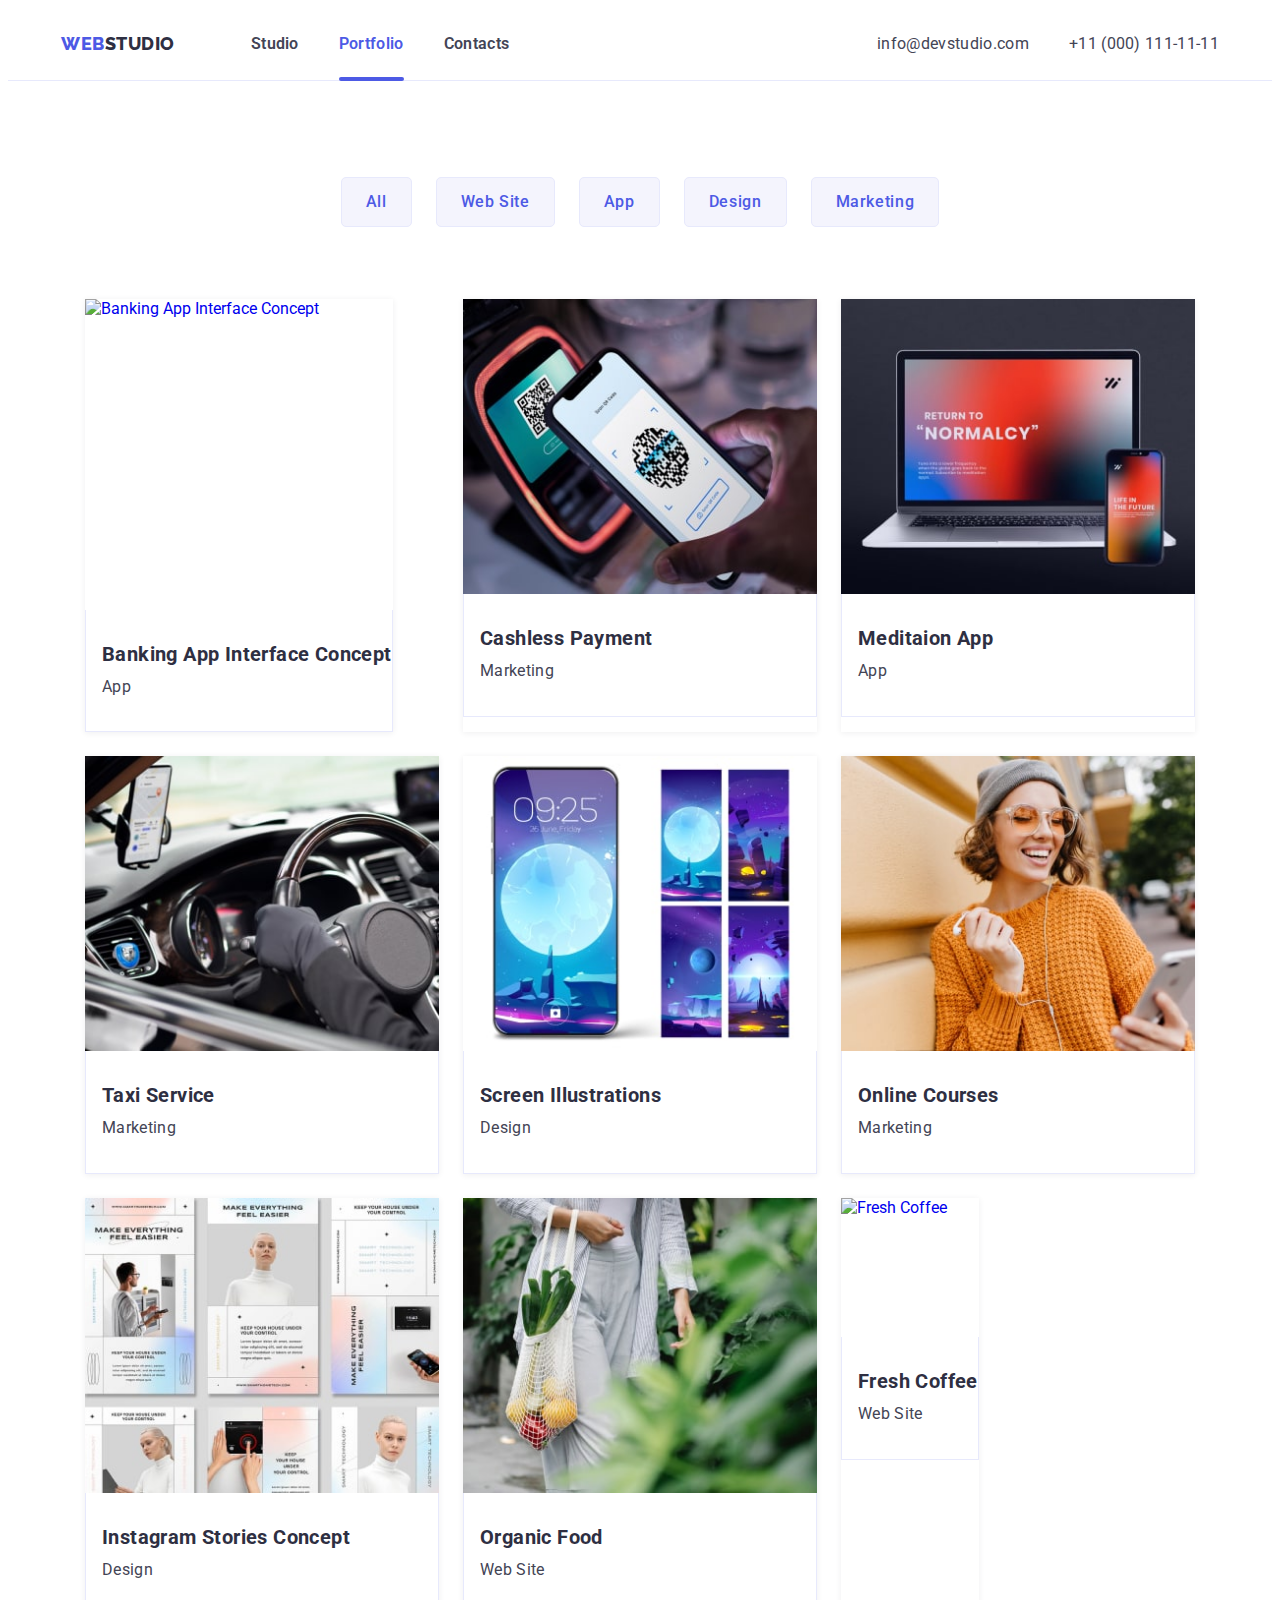
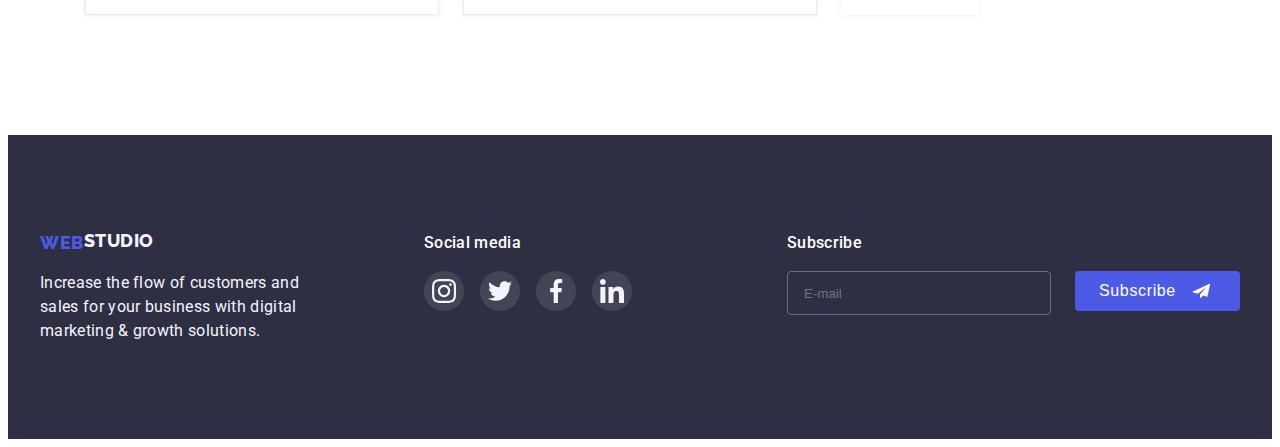
==== commit d781cac2: "update" ====
--- a/portfolio.html
+++ b/portfolio.html
@@ -175,22 +175,22 @@
                   <picture>
                     <source
                       srcset="
-                        ../images/display-desctope-1x.jpg 1x,
+                        ../images/display-desctope-1x     1x,
                         ../images/display-desctope-2x.jpg 2x
                       "
                       media="(min-width: 1200px)"
                     />
                     <source
                       srcset="
-                        ../images/display-tablet-1x.jpg 1x,
-                        ../images/display-tablet-2x.jpg 2x
-                      "
-                      media="(min-width: 768px)"
-                    />
-                    <source
-                      srcset="
-                        ../images/display-mob-1x.jpg 1x,
-                        ../images/display-mob-2x.jpg 2x
+                        ./images/display-tablet-1x.jpg 1x,
+                        ./images/display-tablet-2x.jpg 2x
+                      "
+                      media="(min-width: 768px)"
+                    />
+                    <source
+                      srcset="
+                        ./images/display-mob-1x.jpg 1x,
+                        ./images/display-mob-2x.jpg 2x
                       "
                       media="(min-width: 480px)"
                     />
--- a/css/styles.css
+++ b/css/styles.css
@@ -130,7 +130,6 @@
   align-items: center;
   margin-right: auto;
 }
-
 
 .header-item {
   display: none;
@@ -671,7 +670,6 @@
 }
 .skills-item-icons {
   display: none;
- 
 }
 
 .skills-list {
@@ -727,7 +725,6 @@
 }
 
 .works-images {
-
 }
 
 /*--------------------------OUR TEAM CARDS----------------------------------*/
@@ -761,7 +758,6 @@
 
 .team-members-item {
   background-color: var(--banner-color);
-
 }
 
 .team-members-name {
@@ -885,7 +881,6 @@
 }
 .wrap {
   justify-content: center;
-
 }
 .footer-text {
   margin-top: 16px;
@@ -1006,7 +1001,6 @@
 .portfolio-images {
   display: flex;
   flex-wrap: wrap;
-  /* gap: 48px; */
   row-gap: 48px;
 }
 .portfolio-images-list {
@@ -1043,7 +1037,6 @@
 }
 
 .card-content {
-
   padding-top: 32px;
   padding-bottom: 32px;
   padding-left: 16px;
--- a/css/styles.css
+++ b/css/styles.css
@@ -130,7 +130,6 @@
   align-items: center;
   margin-right: auto;
 }
-
 
 .header-item {
   display: none;
@@ -671,7 +670,6 @@
 }
 .skills-item-icons {
   display: none;
- 
 }
 
 .skills-list {
@@ -727,7 +725,6 @@
 }
 
 .works-images {
-
 }
 
 /*--------------------------OUR TEAM CARDS----------------------------------*/
@@ -761,7 +758,6 @@
 
 .team-members-item {
   background-color: var(--banner-color);
-
 }
 
 .team-members-name {
@@ -885,7 +881,6 @@
 }
 .wrap {
   justify-content: center;
-
 }
 .footer-text {
   margin-top: 16px;
@@ -1006,7 +1001,6 @@
 .portfolio-images {
   display: flex;
   flex-wrap: wrap;
-  /* gap: 48px; */
   row-gap: 48px;
 }
 .portfolio-images-list {
@@ -1043,7 +1037,6 @@
 }
 
 .card-content {
-
   padding-top: 32px;
   padding-bottom: 32px;
   padding-left: 16px;
--- a/css/desctop.css
+++ b/css/desctop.css
@@ -18,7 +18,6 @@
     display: block;
   }
   .header-link {
-
     display: block;
     font-weight: 600;
     color: var(--text-color);
@@ -326,10 +325,10 @@
   }
 
   /* --------------------------PORTFOLIO--------------------------------- */
-  /* .portfolio-cards > .container {
-    width: 1158px;
-    width: 100%;
-  } */
+  .portfolio-cards > .container {
+    width: 1158px;
+    width: 100%;
+  }
 
   .portfolio-images-list {
     width: calc((100% - 48px) / 3);
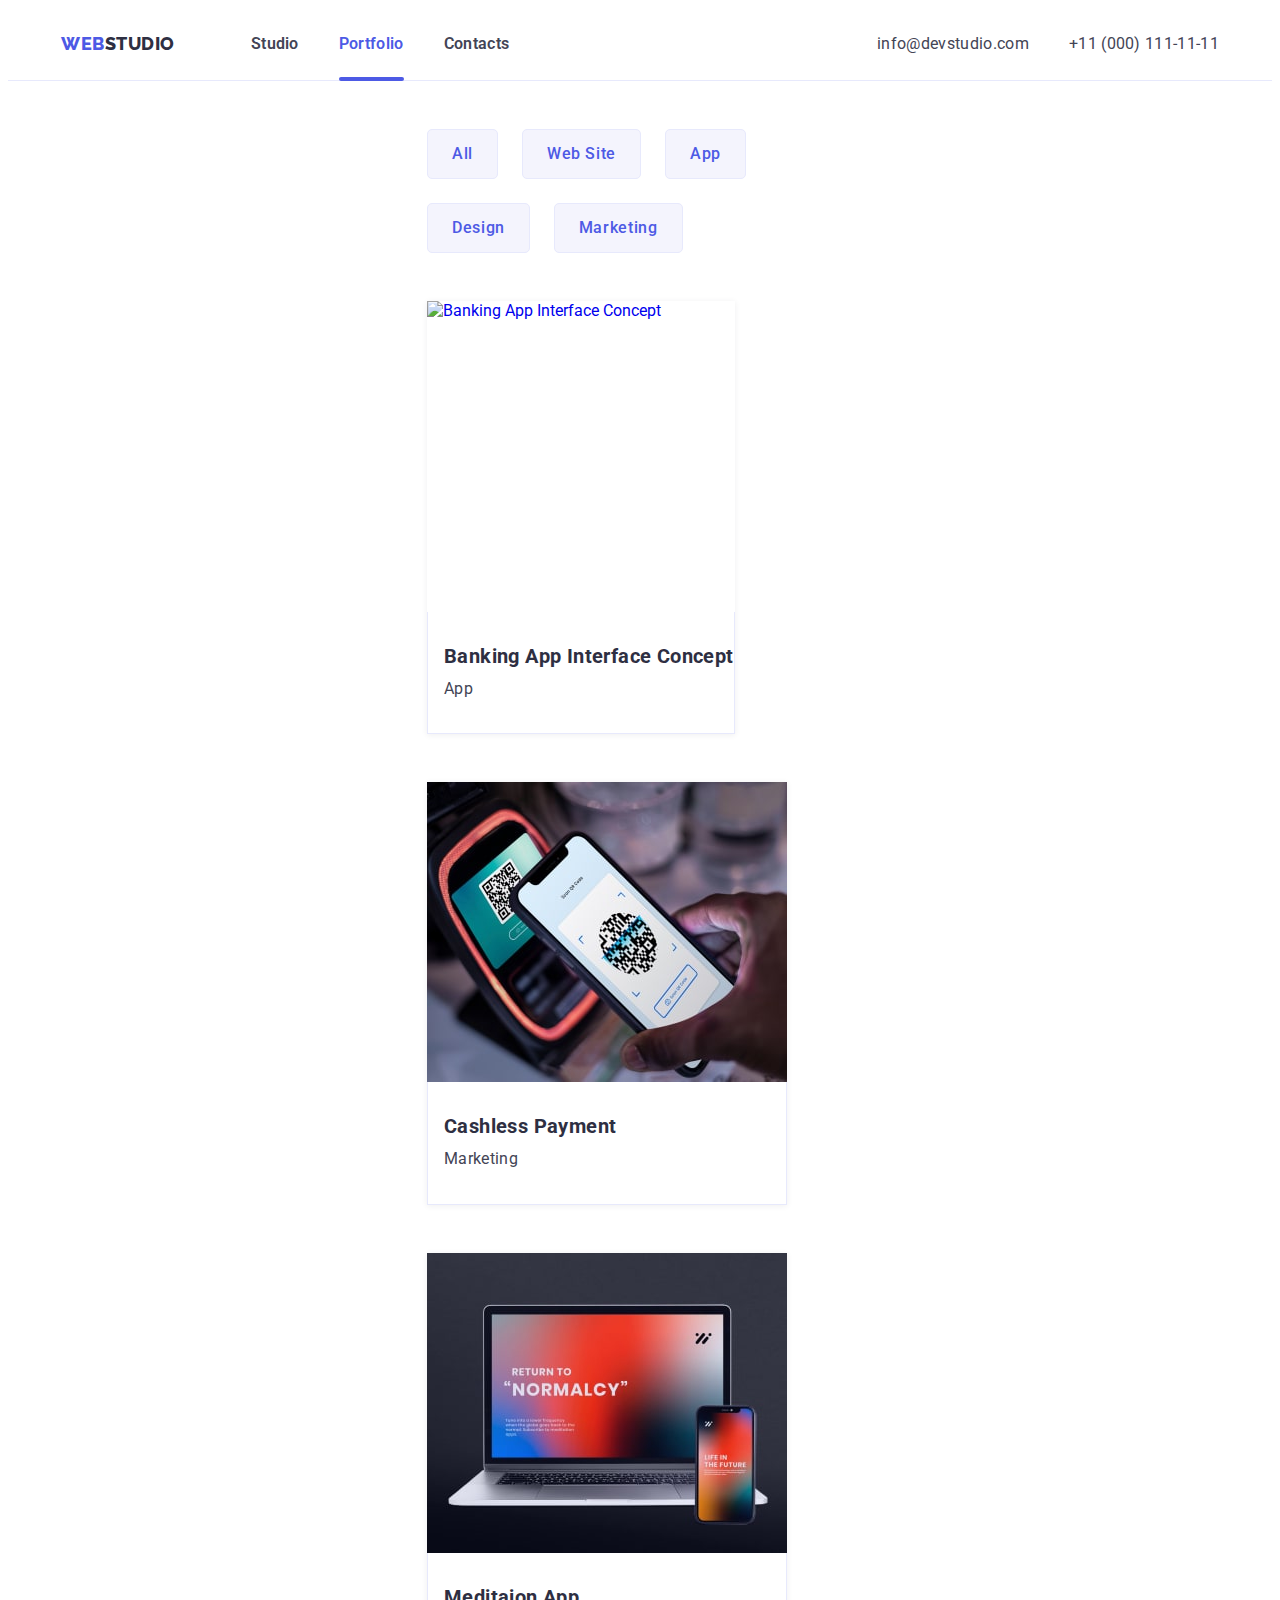
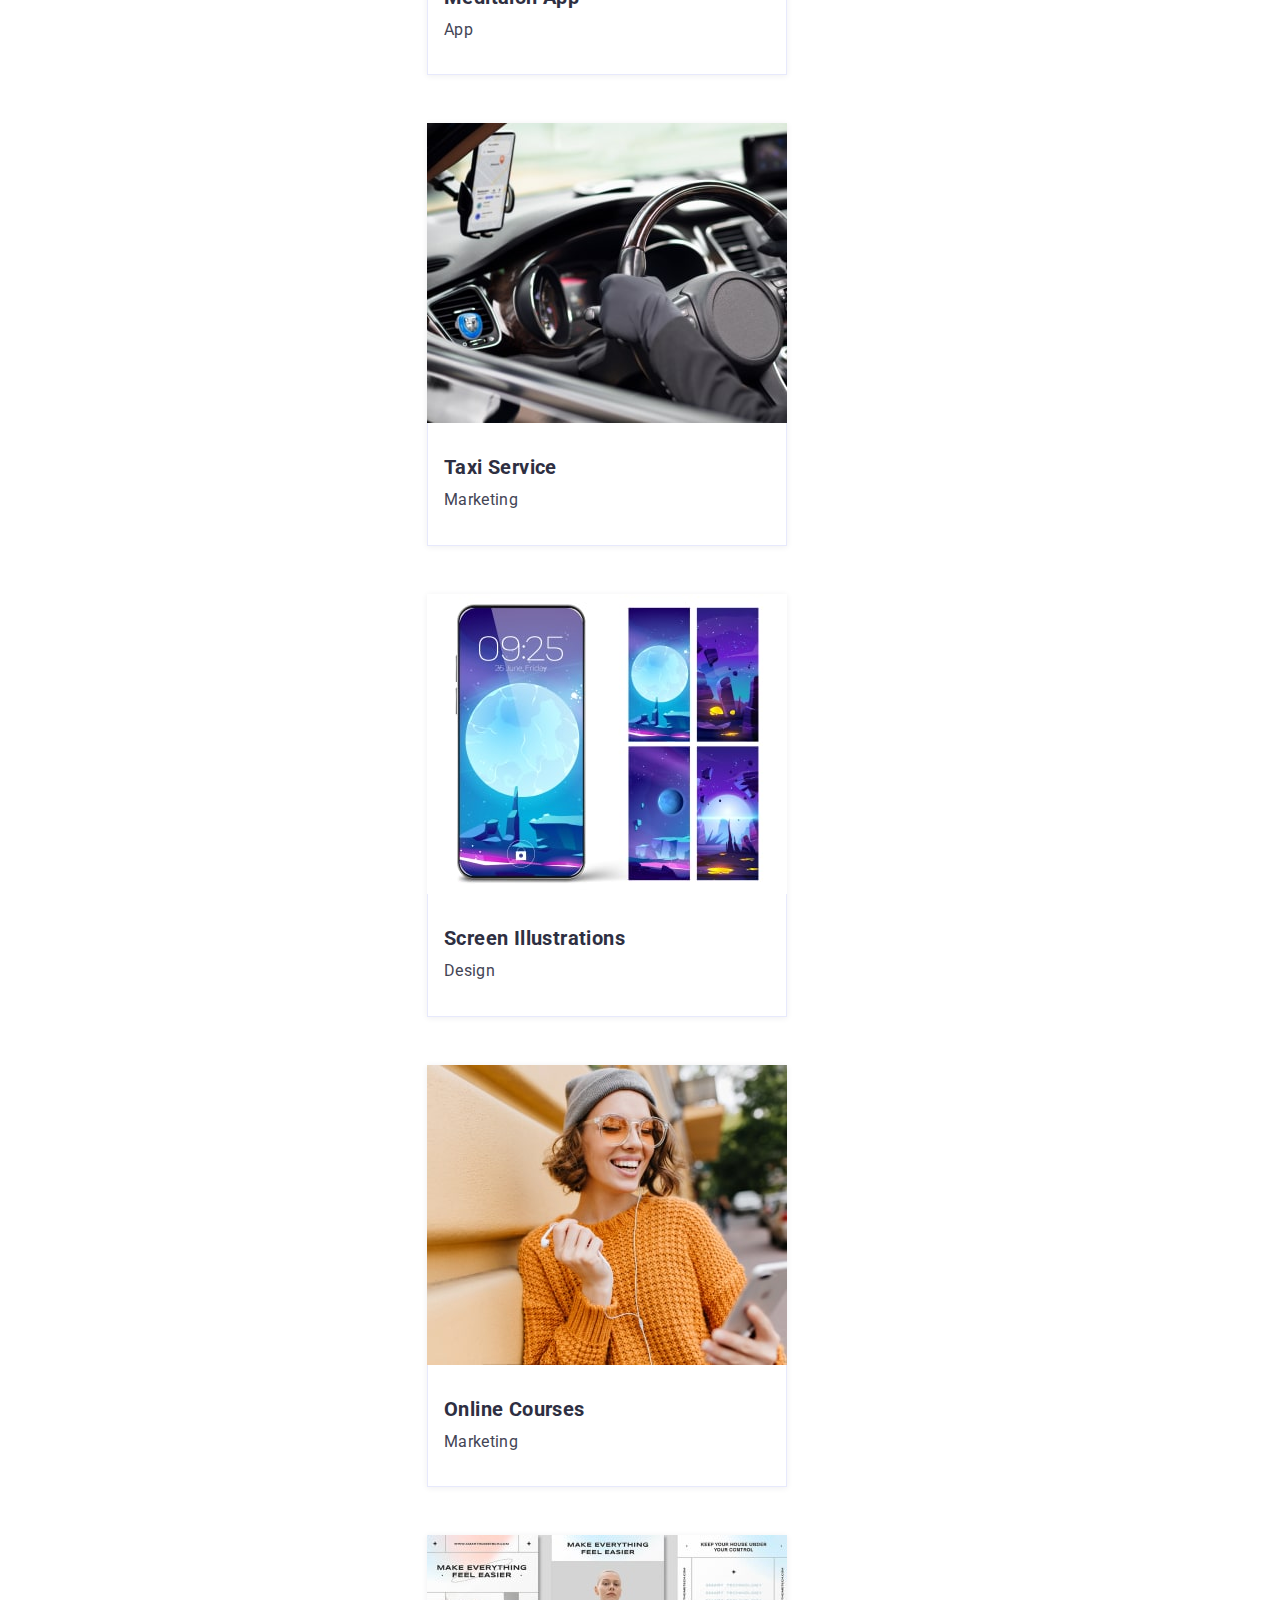
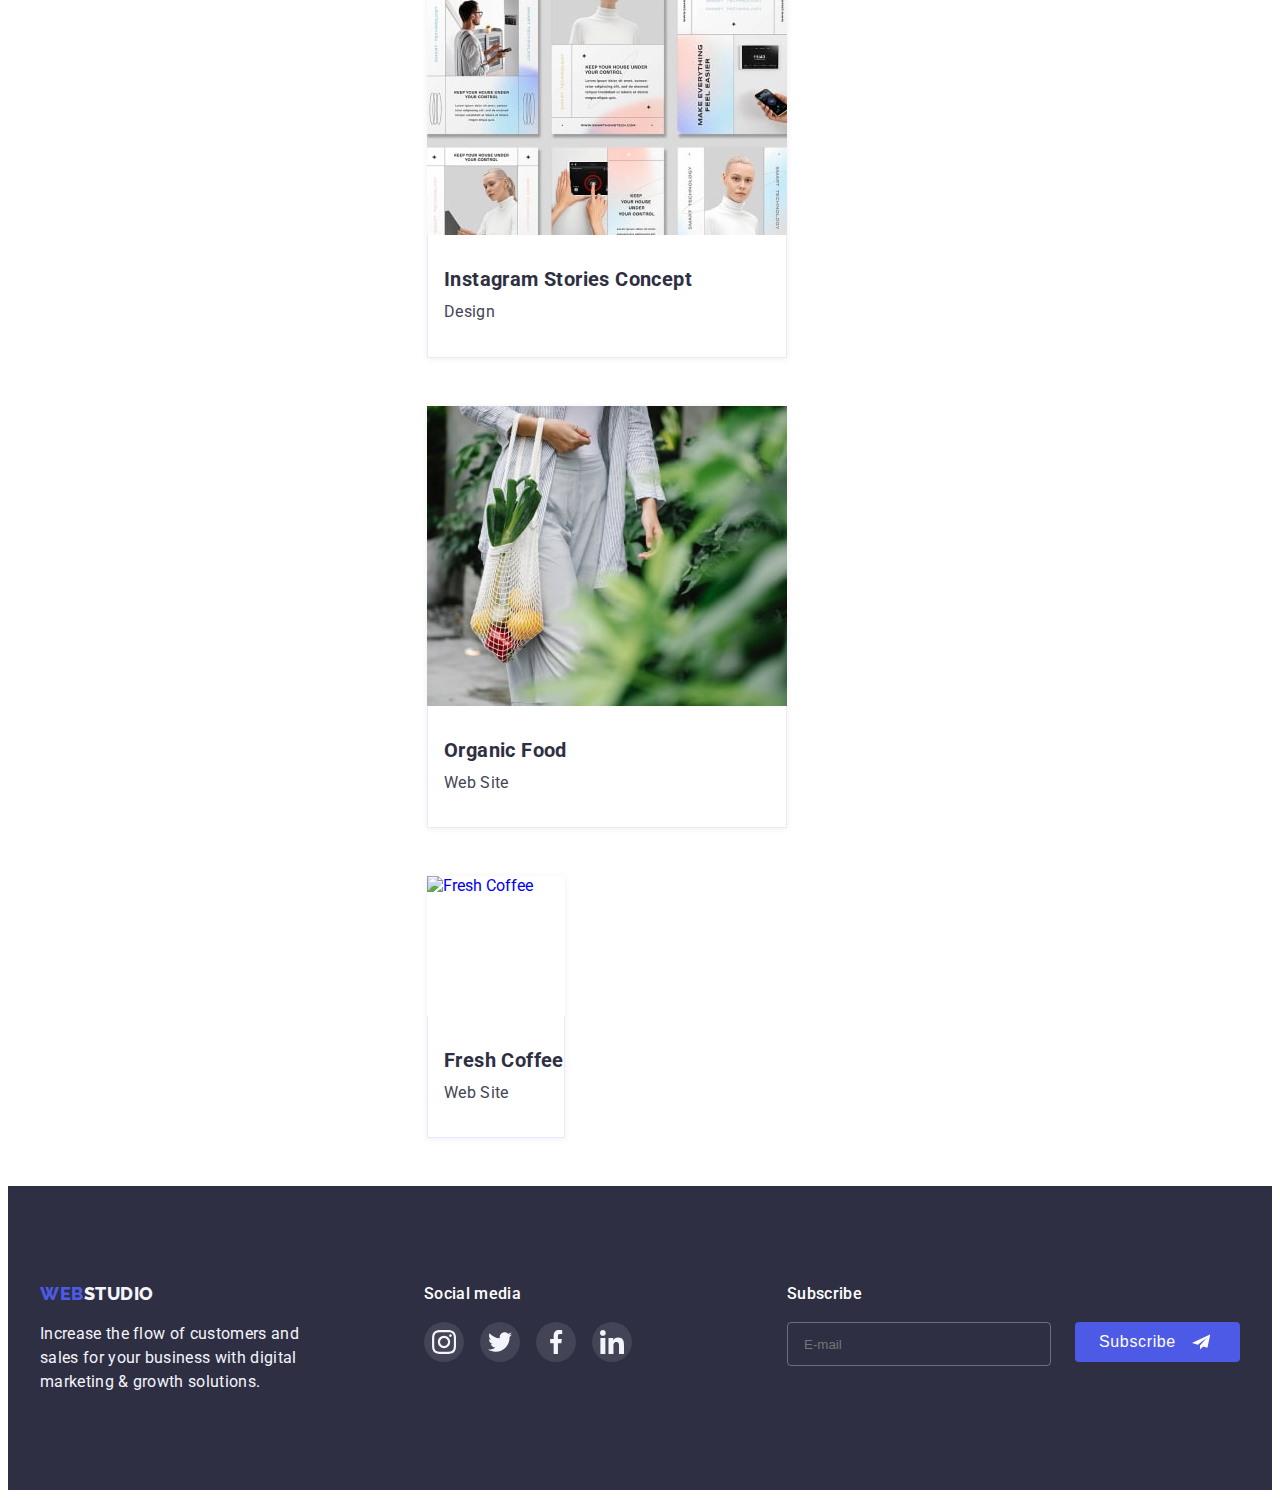
==== commit 07435b62: "update" ====
--- a/portfolio.html
+++ b/portfolio.html
@@ -175,8 +175,8 @@
                   <picture>
                     <source
                       srcset="
-                        ../images/display-desctope-1x     1x,
-                        ../images/display-desctope-2x.jpg 2x
+                        ./images/display-desctope-1x     1x,
+                        ./images/display-desctope-2x.jpg 2x
                       "
                       media="(min-width: 1200px)"
                     />
@@ -221,22 +221,22 @@
                   <picture>
                     <source
                       srcset="
-                        ../images/marketing-desctope-1x.jpg 1x,
-                        ../images/marketing-desctope-2x.jpg 2x
-                      "
-                      media="(min-width: 1200px)"
-                    />
-                    <source
-                      srcset="
-                        ../images/marketing-tablet-1x.jpg 1x,
-                        ../images/marketing-tablet-2x.jpg 2x
-                      "
-                      media="(min-width: 768px)"
-                    />
-                    <source
-                      srcset="
-                        ../images/marketing-mob-1x.jpg 1x,
-                        ../images/marketing-mob-2x.jpg 2x
+                        ./images/marketing-desctope-1x.jpg 1x,
+                        ./images/marketing-desctope-2x.jpg 2x
+                      "
+                      media="(min-width: 1200px)"
+                    />
+                    <source
+                      srcset="
+                        ./images/marketing-tablet-1x.jpg 1x,
+                        ./images/marketing-tablet-2x.jpg 2x
+                      "
+                      media="(min-width: 768px)"
+                    />
+                    <source
+                      srcset="
+                        ./images/marketing-mob-1x.jpg 1x,
+                        ./images/marketing-mob-2x.jpg 2x
                       "
                       media="(min-width: 480px)"
                     />
@@ -265,22 +265,22 @@
                   <picture>
                     <source
                       srcset="
-                        ../images/app-desctope-1x.jpg 1x,
-                        ../images/app-desctope-2x.jpg 2x
-                      "
-                      media="(min-width: 1200px)"
-                    />
-                    <source
-                      srcset="
-                        ../images/app-tablet-1x.jpg 1x,
-                        ../images/app-tablet-2x.jpg 2x
-                      "
-                      media="(min-width: 768px)"
-                    />
-                    <source
-                      srcset="
-                        ../images/app-mob-1x.jpg 1x,
-                        ../images/app-mob-2x.jpg 2x
+                        ./images/app-desctope-1x.jpg 1x,
+                        ./images/app-desctope-2x.jpg 2x
+                      "
+                      media="(min-width: 1200px)"
+                    />
+                    <source
+                      srcset="
+                        ./images/app-tablet-1x.jpg 1x,
+                        ./images/app-tablet-2x.jpg 2x
+                      "
+                      media="(min-width: 768px)"
+                    />
+                    <source
+                      srcset="
+                        ./images/app-mob-1x.jpg 1x,
+                        ./images/app-mob-2x.jpg 2x
                       "
                       media="(min-width: 480px)"
                     />
@@ -309,22 +309,22 @@
                   <picture>
                     <source
                       srcset="
-                        ../images/taxi-desctope-1x.jpg 1x,
-                        ../images/taxi-desctope-2x.jpg 2x
-                      "
-                      media="(min-width: 1200px)"
-                    />
-                    <source
-                      srcset="
-                        ../images/taxi-tablet-1x.jpg 1x,
-                        ../images/taxi-tablet-2x.jpg 2x
-                      "
-                      media="(min-width: 768px)"
-                    />
-                    <source
-                      srcset="
-                        ../images/taxi-mob-1x.jpg 1x,
-                        ../images/taxi-mob-2x.jpg 2x
+                        ./images/taxi-desctope-1x.jpg 1x,
+                        ./images/taxi-desctope-2x.jpg 2x
+                      "
+                      media="(min-width: 1200px)"
+                    />
+                    <source
+                      srcset="
+                        ./images/taxi-tablet-1x.jpg 1x,
+                        ./images/taxi-tablet-2x.jpg 2x
+                      "
+                      media="(min-width: 768px)"
+                    />
+                    <source
+                      srcset="
+                        ./images/taxi-mob-1x.jpg 1x,
+                        ./images/taxi-mob-2x.jpg 2x
                       "
                       media="(min-width: 480px)"
                     />
@@ -353,22 +353,22 @@
                   <picture>
                     <source
                       srcset="
-                        ../images/design-desctope-1x.jpg 1x,
-                        ../images/design-desctope-2x.jpg 2x
-                      "
-                      media="(min-width: 1200px)"
-                    />
-                    <source
-                      srcset="
-                        ../images/design-tablet-1x.jpg 1x,
-                        ../images/design-tablet-2x.jpg 2x
-                      "
-                      media="(min-width: 768px)"
-                    />
-                    <source
-                      srcset="
-                        ../images/design-mob-1x.jpg 1x,
-                        ../images/design-mob-2x.jpg 2x
+                        ./images/design-desctope-1x.jpg 1x,
+                        ./images/design-desctope-2x.jpg 2x
+                      "
+                      media="(min-width: 1200px)"
+                    />
+                    <source
+                      srcset="
+                        ./images/design-tablet-1x.jpg 1x,
+                        ./images/design-tablet-2x.jpg 2x
+                      "
+                      media="(min-width: 768px)"
+                    />
+                    <source
+                      srcset="
+                        ./images/design-mob-1x.jpg 1x,
+                        ./images/design-mob-2x.jpg 2x
                       "
                       media="(min-width: 480px)"
                     />
@@ -397,22 +397,22 @@
                   <picture>
                     <source
                       srcset="
-                        ../images/online-desctope-1x.jpg 1x,
-                        ../images/online-desctope-2x.jpg 2x
-                      "
-                      media="(min-width: 1200px)"
-                    />
-                    <source
-                      srcset="
-                        ../images/online-tablet-1x.jpg 1x,
-                        ../images/online-tablet-2x.jpg 2x
-                      "
-                      media="(min-width: 768px)"
-                    />
-                    <source
-                      srcset="
-                        ../images/online-mob-1x.jpg 1x,
-                        ../images/online-mob-2x.jpg 2x
+                        ./images/online-desctope-1x.jpg 1x,
+                        ./images/online-desctope-2x.jpg 2x
+                      "
+                      media="(min-width: 1200px)"
+                    />
+                    <source
+                      srcset="
+                        ./images/online-tablet-1x.jpg 1x,
+                        ./images/online-tablet-2x.jpg 2x
+                      "
+                      media="(min-width: 768px)"
+                    />
+                    <source
+                      srcset="
+                        ./images/online-mob-1x.jpg 1x,
+                        ./images/online-mob-2x.jpg 2x
                       "
                       media="(min-width: 480px)"
                     />
@@ -441,22 +441,22 @@
                   <picture>
                     <source
                       srcset="
-                        ../images/instagram-desctope-1x.jpg 1x,
-                        ../images/instagram-desctope-2x.jpg 2x
-                      "
-                      media="(min-width: 1200px)"
-                    />
-                    <source
-                      srcset="
-                        ../images/instagram-tablet-1x.jpg 1x,
-                        ../images/instagram-tablet-2x.jpg 2x
-                      "
-                      media="(min-width: 768px)"
-                    />
-                    <source
-                      srcset="
-                        ../images/instagram-mob-1x.jpg 1x,
-                        ../images/instagram-mob-2x.jpg 2x
+                        ./images/instagram-desctope-1x.jpg 1x,
+                        ./images/instagram-desctope-2x.jpg 2x
+                      "
+                      media="(min-width: 1200px)"
+                    />
+                    <source
+                      srcset="
+                        ./images/instagram-tablet-1x.jpg 1x,
+                        ./images/instagram-tablet-2x.jpg 2x
+                      "
+                      media="(min-width: 768px)"
+                    />
+                    <source
+                      srcset="
+                        ./images/instagram-mob-1x.jpg 1x,
+                        ./images/instagram-mob-2x.jpg 2x
                       "
                       media="(min-width: 480px)"
                     />
@@ -487,22 +487,22 @@
                   <picture>
                     <source
                       srcset="
-                        ../images/food-desctope-1x.jpg 1x,
-                        ../images/food-desctope-2x.jpg 2x
-                      "
-                      media="(min-width: 1200px)"
-                    />
-                    <source
-                      srcset="
-                        ../images/food-tablet-1x.jpg 1x,
-                        ../images/food-tablet-2x.jpg 2x
-                      "
-                      media="(min-width: 768px)"
-                    />
-                    <source
-                      srcset="
-                        ../images/food-mob-1x.jpg 1x,
-                        ../images/food-mob-2x.jpg 2x
+                        ./images/food-desctope-1x.jpg 1x,
+                        ./images/food-desctope-2x.jpg 2x
+                      "
+                      media="(min-width: 1200px)"
+                    />
+                    <source
+                      srcset="
+                        ./images/food-tablet-1x.jpg 1x,
+                        ./images/food-tablet-2x.jpg 2x
+                      "
+                      media="(min-width: 768px)"
+                    />
+                    <source
+                      srcset="
+                        ./images/food-mob-1x.jpg 1x,
+                        ./images/food-mob-2x.jpg 2x
                       "
                       media="(min-width: 480px)"
                     />
@@ -531,22 +531,22 @@
                   <picture>
                     <source
                       srcset="
-                        ../images/coffee-desctope-1x.jpg 1x,
-                        ../images/coffee-desctope-2x.jpg 2x
-                      "
-                      media="(min-width: 1200px)"
-                    />
-                    <source
-                      srcset="
-                        ../images/coffee-tablet-1x.jpg 1x,
-                        ../images/coffee-tablet-2x.jpg 2x
-                      "
-                      media="(min-width: 768px)"
-                    />
-                    <source
-                      srcset="
-                        ../images/coffee-mob-1x.jpg 1x,
-                        ../images/coffee-mob-2x.jpg 2x
+                        ./images/coffee-desctope-1x.jpg 1x,
+                        ./images/coffee-desctope-2x.jpg 2x
+                      "
+                      media="(min-width: 1200px)"
+                    />
+                    <source
+                      srcset="
+                        ./images/coffee-tablet-1x.jpg 1x,
+                        ./images/coffee-tablet-2x.jpg 2x
+                      "
+                      media="(min-width: 768px)"
+                    />
+                    <source
+                      srcset="
+                        ./images/coffee-mob-1x.jpg 1x,
+                        ./images/coffee-mob-2x.jpg 2x
                       "
                       media="(min-width: 480px)"
                     />
--- a/css/tablet.css
+++ b/css/tablet.css
@@ -275,9 +275,9 @@
     width: calc((100% - 56px) / 2);
   }
 
-  .portfolio-images {
+  /* .portfolio-images {
     gap: 24px;
-  }
+  } */
 
   .potrfolio-button-list {
     margin-bottom: 64px;
--- a/css/desctop.css
+++ b/css/desctop.css
@@ -325,7 +325,7 @@
   }
 
   /* --------------------------PORTFOLIO--------------------------------- */
-  .portfolio-cards > .container {
+  /* .portfolio-cards > .container {
     width: 1158px;
     width: 100%;
   }
@@ -356,5 +356,5 @@
   .footer-logo {
     display: flex;
     justify-content: flex-start;
-  }
+  } */
 }
